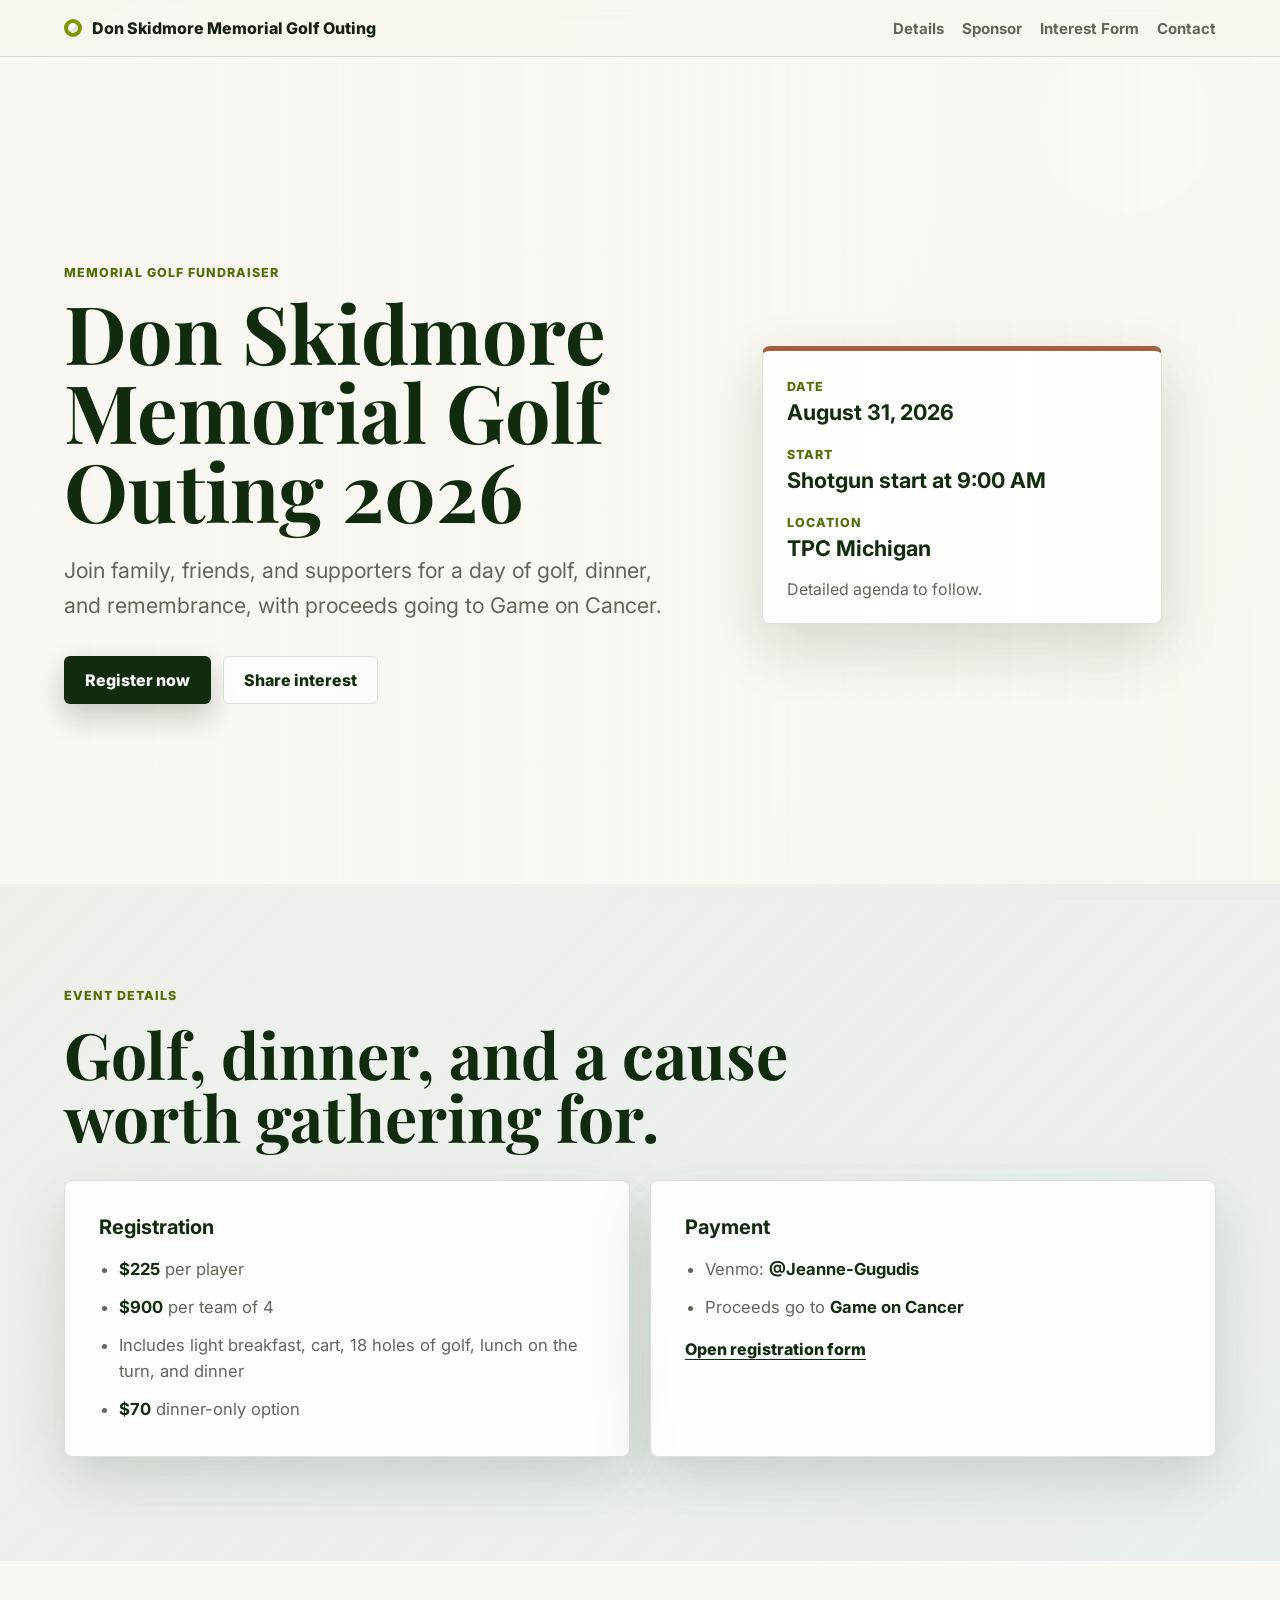
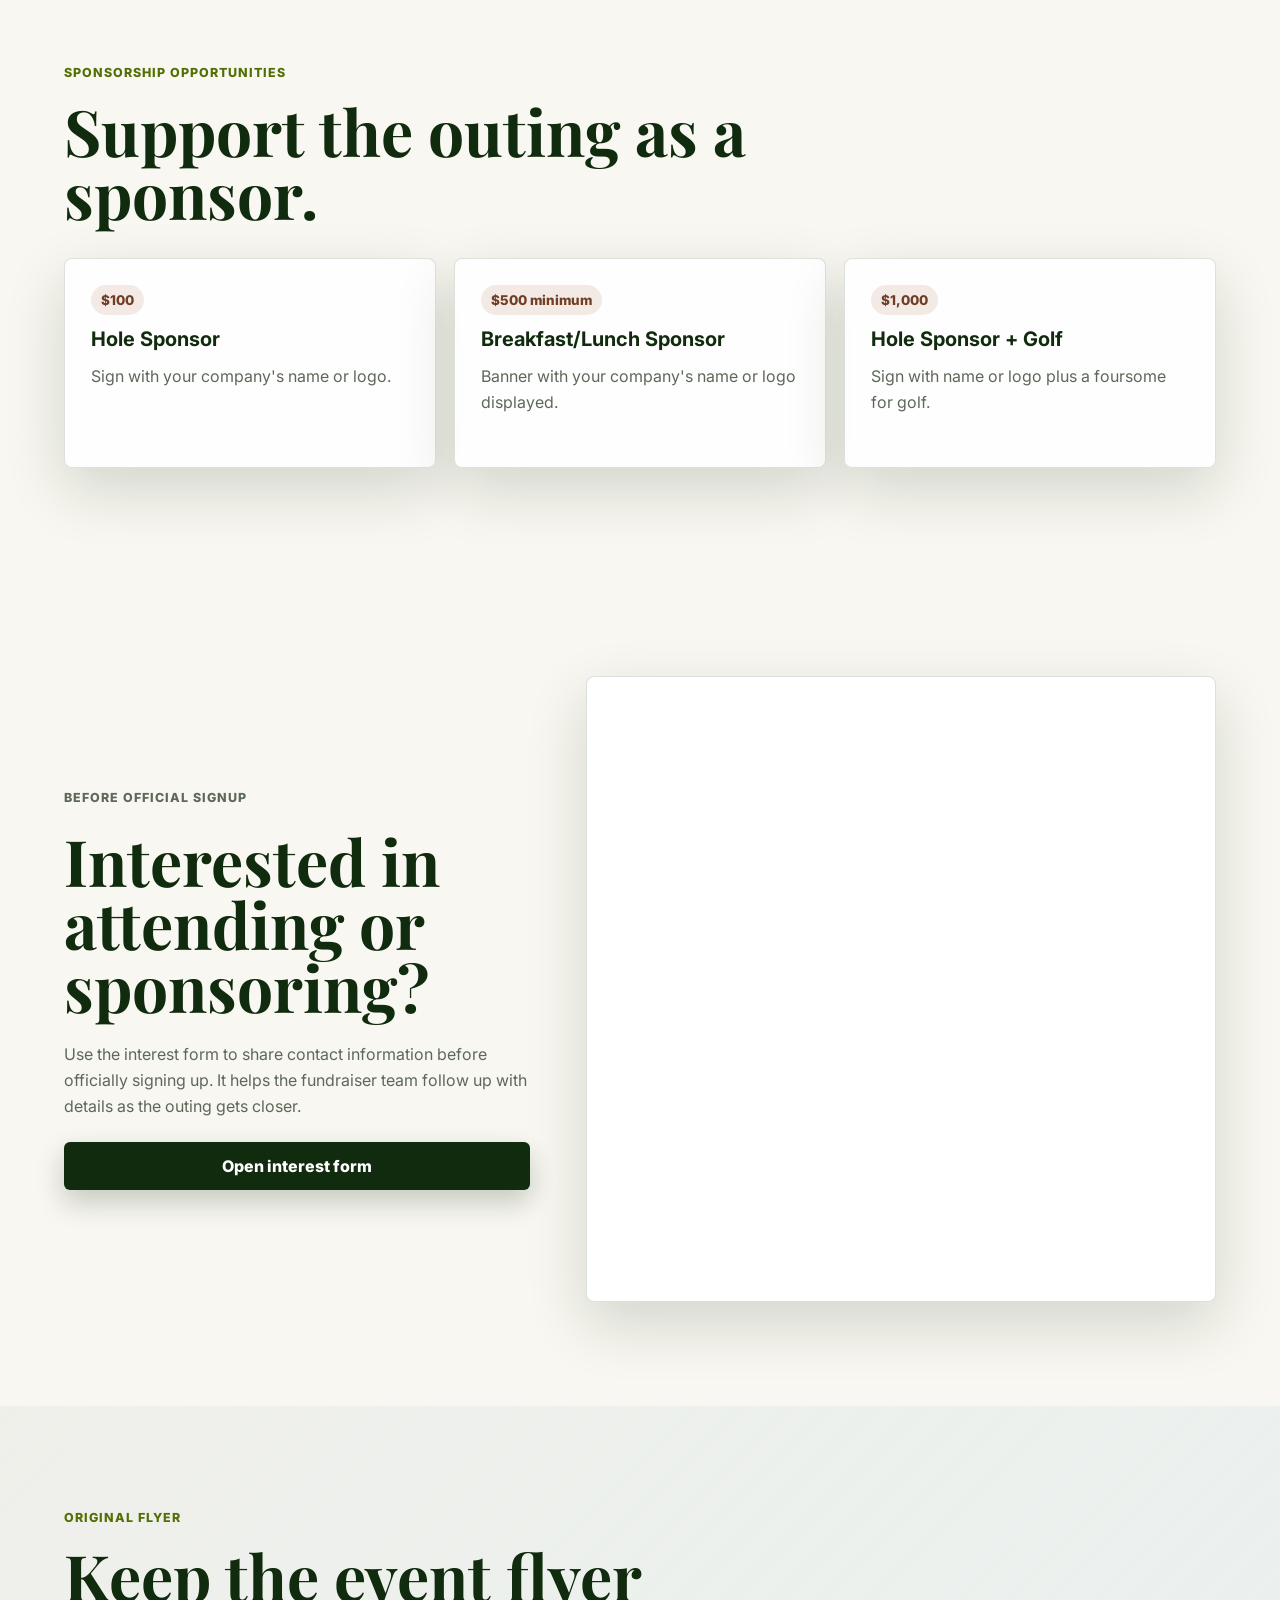
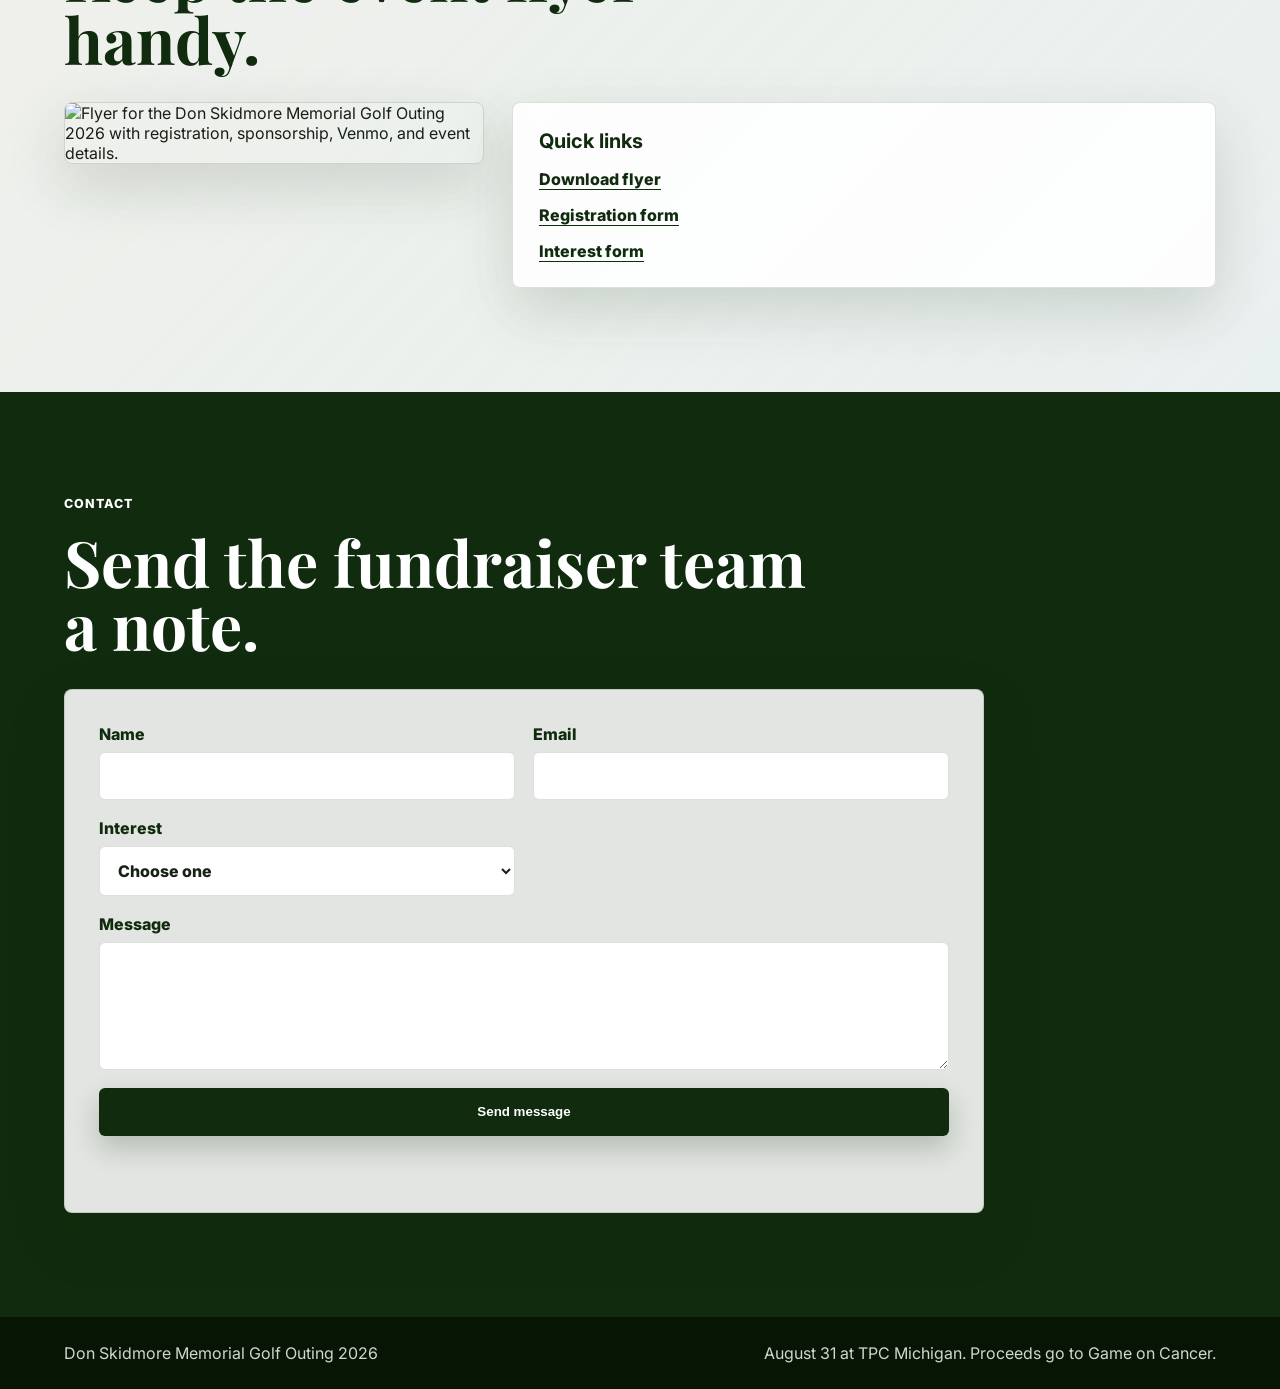
==== index.html @ f7a53f34 "website v1.0 added" ====
<!DOCTYPE html>
<html lang="en">
<head>
  <meta charset="UTF-8">
  <meta name="viewport" content="width=device-width, initial-scale=1.0">
  <title>Don Skidmore Memorial Golf Outing 2026</title>
  <meta name="description" content="Don Skidmore Memorial Golf Outing 2026 at TPC Michigan on August 31. Registration, sponsorships, dinner options, and interest form.">
  <link rel="preconnect" href="https://fonts.googleapis.com">
  <link rel="preconnect" href="https://fonts.gstatic.com" crossorigin>
  <link href="https://fonts.googleapis.com/css2?family=Inter:wght@400;500;600;700;800&family=Playfair+Display:wght@600;700&display=swap" rel="stylesheet">
  <link rel="stylesheet" href="styles.css">
</head>
<body>
  <header class="site-header">
    <a class="brand" href="#top" aria-label="Don Skidmore Memorial Golf Outing home">
      <span class="brand-mark" aria-hidden="true"></span>
      <span>Don Skidmore Memorial Golf Outing</span>
    </a>
    <nav class="site-nav" aria-label="Main navigation">
      <a href="#details">Details</a>
      <a href="#sponsor">Sponsor</a>
      <a href="#interest">Interest Form</a>
      <a href="#contact">Contact</a>
    </nav>
  </header>

  <main id="top">
    <section class="hero">
      <div class="hero-content">
        <p class="eyebrow">Memorial golf fundraiser</p>
        <h1>Don Skidmore Memorial Golf Outing 2026</h1>
        <p class="hero-copy">
          Join family, friends, and supporters for a day of golf, dinner, and remembrance, with proceeds going to Game on Cancer.
        </p>
        <div class="hero-actions" aria-label="Primary actions">
          <a class="button button-primary" href="https://forms.gle/iYVNZuiYm4oVigbL8" target="_blank" rel="noopener">Register now</a>
          <a class="button button-secondary" href="#interest">Share interest</a>
        </div>
      </div>
      <aside class="event-card" aria-label="Event summary">
        <div>
          <span class="event-label">Date</span>
          <strong>August 31, 2026</strong>
        </div>
        <div>
          <span class="event-label">Start</span>
          <strong>Shotgun start at 9:00 AM</strong>
        </div>
        <div>
          <span class="event-label">Location</span>
          <strong>TPC Michigan</strong>
        </div>
        <p>Detailed agenda to follow.</p>
      </aside>
    </section>

    <section class="section section-muted" id="details">
      <div class="section-heading">
        <p class="eyebrow">Event details</p>
        <h2>Golf, dinner, and a cause worth gathering for.</h2>
      </div>
      <div class="details-grid">
        <article class="info-panel">
          <h3>Registration</h3>
          <ul class="feature-list">
            <li><strong>$225</strong> per player</li>
            <li><strong>$900</strong> per team of 4</li>
            <li>Includes light breakfast, cart, 18 holes of golf, lunch on the turn, and dinner</li>
            <li><strong>$70</strong> dinner-only option</li>
          </ul>
        </article>
        <article class="info-panel">
          <h3>Payment</h3>
          <ul class="feature-list">
            <li>Venmo: <strong>@Jeanne-Gugudis</strong></li>
            <li>Proceeds go to <strong>Game on Cancer</strong></li>
          </ul>
          <a class="text-link" href="https://forms.gle/iYVNZuiYm4oVigbL8" target="_blank" rel="noopener">Open registration form</a>
        </article>
      </div>
    </section>

    <section class="section" id="sponsor">
      <div class="section-heading">
        <p class="eyebrow">Sponsorship opportunities</p>
        <h2>Support the outing as a sponsor.</h2>
      </div>
      <div class="sponsor-grid">
        <article class="sponsor-card">
          <span class="sponsor-price">$100</span>
          <h3>Hole Sponsor</h3>
          <p>Sign with your company's name or logo.</p>
        </article>
        <article class="sponsor-card">
          <span class="sponsor-price">$500 minimum</span>
          <h3>Breakfast/Lunch Sponsor</h3>
          <p>Banner with your company's name or logo displayed.</p>
        </article>
        <article class="sponsor-card">
          <span class="sponsor-price">$1,000</span>
          <h3>Hole Sponsor + Golf</h3>
          <p>Sign with name or logo plus a foursome for golf.</p>
        </article>
      </div>
    </section>

    <section class="section section-split" id="interest">
      <div class="interest-copy">
        <p class="eyebrow">Before official signup</p>
        <h2>Interested in attending or sponsoring?</h2>
        <p>
          Use the interest form to share contact information before officially signing up. It helps the fundraiser team follow up with details as the outing gets closer.
        </p>
        <a class="button button-primary" href="https://docs.google.com/forms/d/e/1FAIpQLSccVm4FfWT28nw3h-6kPOXrn7FxFn-EODT8Z2TMmPt2udVYOaw/viewform" target="_blank" rel="noopener">Open interest form</a>
      </div>
      <div class="form-frame" aria-label="Interest form preview">
        <iframe
          title="Don Skidmore Memorial Golf Outing interest form"
          src="https://docs.google.com/forms/d/e/1FAIpQLSccVm4FfWT28nw3h-6kPOXrn7FxFn-EODT8Z2TMmPt2udVYOaw/viewform?embedded=true"
          loading="lazy">
          Loading...
        </iframe>
      </div>
    </section>

    <section class="section section-muted flyer-section" aria-labelledby="flyer-heading">
      <div class="section-heading">
        <p class="eyebrow">Original flyer</p>
        <h2 id="flyer-heading">Keep the event flyer handy.</h2>
      </div>
      <div class="flyer-layout">
        <img src="assets/fundraiserFlyer.png" alt="Flyer for the Don Skidmore Memorial Golf Outing 2026 with registration, sponsorship, Venmo, and event details.">
        <div class="flyer-notes">
          <h3>Quick links</h3>
          <a class="text-link" href="assets/fundraiserFlyer.png" download>Download flyer</a>
          <a class="text-link" href="https://forms.gle/iYVNZuiYm4oVigbL8" target="_blank" rel="noopener">Registration form</a>
          <a class="text-link" href="https://docs.google.com/forms/d/e/1FAIpQLSccVm4FfWT28nw3h-6kPOXrn7FxFn-EODT8Z2TMmPt2udVYOaw/viewform" target="_blank" rel="noopener">Interest form</a>
        </div>
      </div>
    </section>

    <section class="section contact-section" id="contact">
      <div class="section-heading">
        <p class="eyebrow">Contact</p>
        <h2>Send the fundraiser team a note.</h2>
      </div>
      <form class="contact-form" id="contactForm">
        <label>
          Name
          <input type="text" name="name" autocomplete="name" required>
        </label>
        <label>
          Email
          <input type="email" name="email" autocomplete="email" required>
        </label>
        <label>
          Interest
          <select name="interest" required>
            <option value="">Choose one</option>
            <option>Golf registration</option>
            <option>Dinner only</option>
            <option>Sponsorship</option>
            <option>General question</option>
          </select>
        </label>
        <label class="full-width">
          Message
          <textarea name="message" rows="5" required></textarea>
        </label>
        <button class="button button-primary" type="submit">Send message</button>
        <p class="form-status" id="formStatus" role="status" aria-live="polite"></p>
      </form>
    </section>
  </main>

  <footer class="site-footer">
    <p>Don Skidmore Memorial Golf Outing 2026</p>
    <p>August 31 at TPC Michigan. Proceeds go to Game on Cancer.</p>
  </footer>

  <script src="script.js"></script>
</body>
</html>
---- styles.css ----
:root {
  --pine: #102b0d;
  --fairway: #526f05;
  --moss: #829400;
  --copper: #a45f3d;
  --blue-mist: #e1ecef;
  --cream: #f8f7f1;
  --mist: #eceee8;
  --ink: #172015;
  --muted: #5d6859;
  --white: #ffffff;
  --line: rgba(16, 43, 13, 0.14);
  --shadow: 0 22px 60px rgba(16, 43, 13, 0.16);
}

* {
  box-sizing: border-box;
}

html {
  scroll-behavior: smooth;
}

body {
  margin: 0;
  color: var(--ink);
  font-family: Inter, Arial, sans-serif;
  background: var(--cream);
}

body::before {
  position: fixed;
  inset: 0;
  z-index: -1;
  content: "";
  background:
    radial-gradient(circle at 12% 8%, rgba(255, 255, 255, 0.9) 0 70px, transparent 72px),
    radial-gradient(circle at 88% 14%, rgba(255, 255, 255, 0.8) 0 86px, transparent 88px),
    linear-gradient(120deg, rgba(130, 148, 0, 0.08), transparent 38%),
    linear-gradient(300deg, rgba(164, 95, 61, 0.08), transparent 42%),
    var(--cream);
}

a {
  color: inherit;
}

img {
  display: block;
  max-width: 100%;
}

.site-header {
  position: sticky;
  top: 0;
  z-index: 20;
  display: flex;
  align-items: center;
  justify-content: space-between;
  gap: 24px;
  padding: 18px clamp(18px, 5vw, 70px);
  border-bottom: 1px solid var(--line);
  background: rgba(248, 247, 241, 0.88);
  backdrop-filter: blur(16px);
}

.brand {
  display: inline-flex;
  align-items: center;
  gap: 10px;
  font-weight: 800;
  text-decoration: none;
}

.brand-mark {
  width: 18px;
  height: 18px;
  border: 4px solid var(--moss);
  border-radius: 50%;
  background: var(--white);
  box-shadow: inset -3px -3px 0 rgba(16, 43, 13, 0.12);
}

.site-nav {
  display: flex;
  flex-wrap: wrap;
  justify-content: flex-end;
  gap: 8px 18px;
  color: var(--muted);
  font-size: 0.94rem;
  font-weight: 700;
}

.site-nav a {
  text-decoration: none;
}

.site-nav a:hover,
.site-nav a:focus-visible,
.text-link:hover,
.text-link:focus-visible {
  color: var(--fairway);
}

.hero {
  display: grid;
  grid-template-columns: minmax(0, 0.92fr) minmax(280px, 400px);
  align-items: center;
  gap: clamp(28px, 6vw, 72px);
  min-height: calc(100vh - 73px);
  padding: clamp(54px, 9vw, 110px) clamp(18px, 5vw, 70px) clamp(44px, 7vw, 82px);
  background:
    linear-gradient(90deg, rgba(248, 247, 241, 1) 0%, rgba(248, 247, 241, 0.96) 48%, rgba(248, 247, 241, 0.82) 100%),
    url("assets/fundraiserFlyer.png") right 40% / min(43vw, 640px) auto no-repeat;
}

.hero-content {
  max-width: 760px;
}

.eyebrow {
  margin: 0 0 12px;
  color: var(--fairway);
  font-size: 0.78rem;
  font-weight: 800;
  letter-spacing: 0.08em;
  text-transform: uppercase;
}

h1,
h2,
h3,
p {
  overflow-wrap: anywhere;
}

h1,
h2 {
  margin: 0;
  font-family: "Playfair Display", Georgia, serif;
  line-height: 0.98;
}

h1 {
  max-width: 680px;
  color: var(--pine);
  font-size: clamp(3.1rem, 6.3vw, 5.9rem);
}

h2 {
  max-width: 780px;
  color: var(--pine);
  font-size: clamp(2.2rem, 5vw, 4.5rem);
}

h3 {
  margin: 0;
  color: var(--pine);
  font-size: 1.25rem;
}

.hero-copy {
  max-width: 650px;
  margin: 24px 0 0;
  color: var(--muted);
  font-size: clamp(1.06rem, 2vw, 1.35rem);
  line-height: 1.6;
}

.hero-actions {
  display: flex;
  flex-wrap: wrap;
  gap: 12px;
  margin-top: 34px;
}

.button {
  display: inline-flex;
  align-items: center;
  justify-content: center;
  min-height: 48px;
  padding: 13px 20px;
  border: 1px solid transparent;
  border-radius: 6px;
  font-weight: 800;
  text-decoration: none;
  cursor: pointer;
  transition: transform 180ms ease, box-shadow 180ms ease, background 180ms ease;
}

.button:hover,
.button:focus-visible {
  transform: translateY(-1px);
}

.button-primary {
  color: var(--white);
  background: var(--pine);
  box-shadow: 0 12px 28px rgba(16, 43, 13, 0.22);
}

.button-primary:hover,
.button-primary:focus-visible {
  background: #1b3b15;
}

.button-secondary {
  color: var(--pine);
  border-color: var(--line);
  background: rgba(255, 255, 255, 0.72);
}

.event-card,
.info-panel,
.sponsor-card,
.flyer-notes,
.contact-form {
  border: 1px solid var(--line);
  border-radius: 8px;
  background: rgba(255, 255, 255, 0.88);
  box-shadow: var(--shadow);
}

.event-card {
  display: grid;
  gap: 18px;
  padding: 24px;
  border-top: 5px solid var(--copper);
}

.event-card strong {
  display: block;
  margin-top: 4px;
  color: var(--pine);
  font-size: 1.35rem;
}

.event-card p {
  margin: 0;
  color: var(--muted);
}

.event-label {
  color: var(--fairway);
  font-size: 0.78rem;
  font-weight: 800;
  letter-spacing: 0.08em;
  text-transform: uppercase;
}

.section {
  padding: clamp(56px, 9vw, 104px) clamp(18px, 5vw, 70px);
}

.section-muted {
  background: linear-gradient(135deg, rgba(236, 238, 232, 0.78), rgba(225, 236, 239, 0.62));
}

.section-heading {
  display: grid;
  gap: 8px;
  margin-bottom: 32px;
}

.details-grid {
  display: grid;
  grid-template-columns: repeat(2, minmax(0, 1fr));
  gap: 20px;
}

.info-panel {
  display: grid;
  align-content: start;
  gap: 18px;
  padding: clamp(22px, 4vw, 34px);
}

.feature-list {
  display: grid;
  gap: 12px;
  margin: 0;
  padding-left: 20px;
  color: var(--muted);
  font-size: 1.04rem;
  line-height: 1.55;
}

.feature-list strong {
  color: var(--pine);
}

.text-link {
  color: var(--pine);
  font-weight: 800;
  text-underline-offset: 4px;
}

.sponsor-grid {
  display: grid;
  grid-template-columns: repeat(3, minmax(0, 1fr));
  gap: 18px;
}

.sponsor-card {
  display: grid;
  align-content: start;
  gap: 12px;
  min-height: 210px;
  padding: 26px;
}

.sponsor-price {
  width: fit-content;
  padding: 7px 10px;
  border-radius: 999px;
  color: #703d25;
  background: rgba(164, 95, 61, 0.13);
  font-size: 0.84rem;
  font-weight: 800;
}

.sponsor-card p,
.interest-copy p,
.flyer-notes p {
  margin: 0;
  color: var(--muted);
  line-height: 1.65;
}

.section-split {
  display: grid;
  grid-template-columns: minmax(280px, 0.85fr) minmax(320px, 1.15fr);
  gap: clamp(24px, 5vw, 56px);
  align-items: center;
}

.interest-copy {
  display: grid;
  gap: 22px;
}

.form-frame {
  min-height: 620px;
  overflow: hidden;
  border: 1px solid var(--line);
  border-radius: 8px;
  background: var(--white);
  box-shadow: var(--shadow);
}

.form-frame iframe {
  width: 100%;
  height: 620px;
  border: 0;
}

.flyer-layout {
  display: grid;
  grid-template-columns: minmax(240px, 420px) minmax(260px, 1fr);
  gap: 28px;
  align-items: start;
}

.flyer-layout img {
  width: 100%;
  border: 1px solid var(--line);
  border-radius: 8px;
  box-shadow: var(--shadow);
}

.flyer-notes {
  display: grid;
  gap: 16px;
  padding: 26px;
}

.flyer-notes .text-link {
  display: block;
}

.contact-section {
  background: var(--pine);
  color: var(--white);
}

.contact-section .eyebrow,
.contact-section h2 {
  color: var(--white);
}

.contact-form {
  display: grid;
  grid-template-columns: repeat(2, minmax(0, 1fr));
  gap: 18px;
  max-width: 920px;
  padding: clamp(20px, 4vw, 34px);
}

.contact-form label {
  display: grid;
  gap: 8px;
  color: var(--pine);
  font-weight: 800;
}

.contact-form input,
.contact-form select,
.contact-form textarea {
  width: 100%;
  border: 1px solid var(--line);
  border-radius: 6px;
  padding: 13px 14px;
  color: var(--ink);
  font: inherit;
  background: var(--white);
}

.contact-form textarea {
  resize: vertical;
}

.full-width,
.contact-form button,
.form-status {
  grid-column: 1 / -1;
}

.form-status {
  min-height: 24px;
  margin: 0;
  color: var(--muted);
  line-height: 1.5;
}

.site-footer {
  display: flex;
  flex-wrap: wrap;
  justify-content: space-between;
  gap: 12px;
  padding: 26px clamp(18px, 5vw, 70px);
  color: rgba(255, 255, 255, 0.82);
  background: #071604;
}

.site-footer p {
  margin: 0;
}

@media (max-width: 900px) {
  .site-header {
    align-items: flex-start;
    flex-direction: column;
  }

  .site-nav {
    justify-content: flex-start;
  }

  .hero,
  .details-grid,
  .sponsor-grid,
  .section-split,
  .flyer-layout {
    grid-template-columns: 1fr;
  }

  .hero {
    min-height: auto;
    background:
      linear-gradient(180deg, rgba(248, 247, 241, 0.97), rgba(248, 247, 241, 0.82)),
      url("assets/fundraiserFlyer.png") center top / 100% auto no-repeat;
  }

  .sponsor-card {
    min-height: auto;
  }
}

@media (max-width: 620px) {
  .brand {
    align-items: flex-start;
  }

  h1 {
    font-size: clamp(2.35rem, 11vw, 2.9rem);
  }

  h2 {
    font-size: clamp(1.65rem, 7.2vw, 2.05rem);
    line-height: 1.05;
  }

  .contact-form {
    grid-template-columns: 1fr;
  }

  .form-frame,
  .form-frame iframe {
    min-height: 560px;
    height: 560px;
  }
}
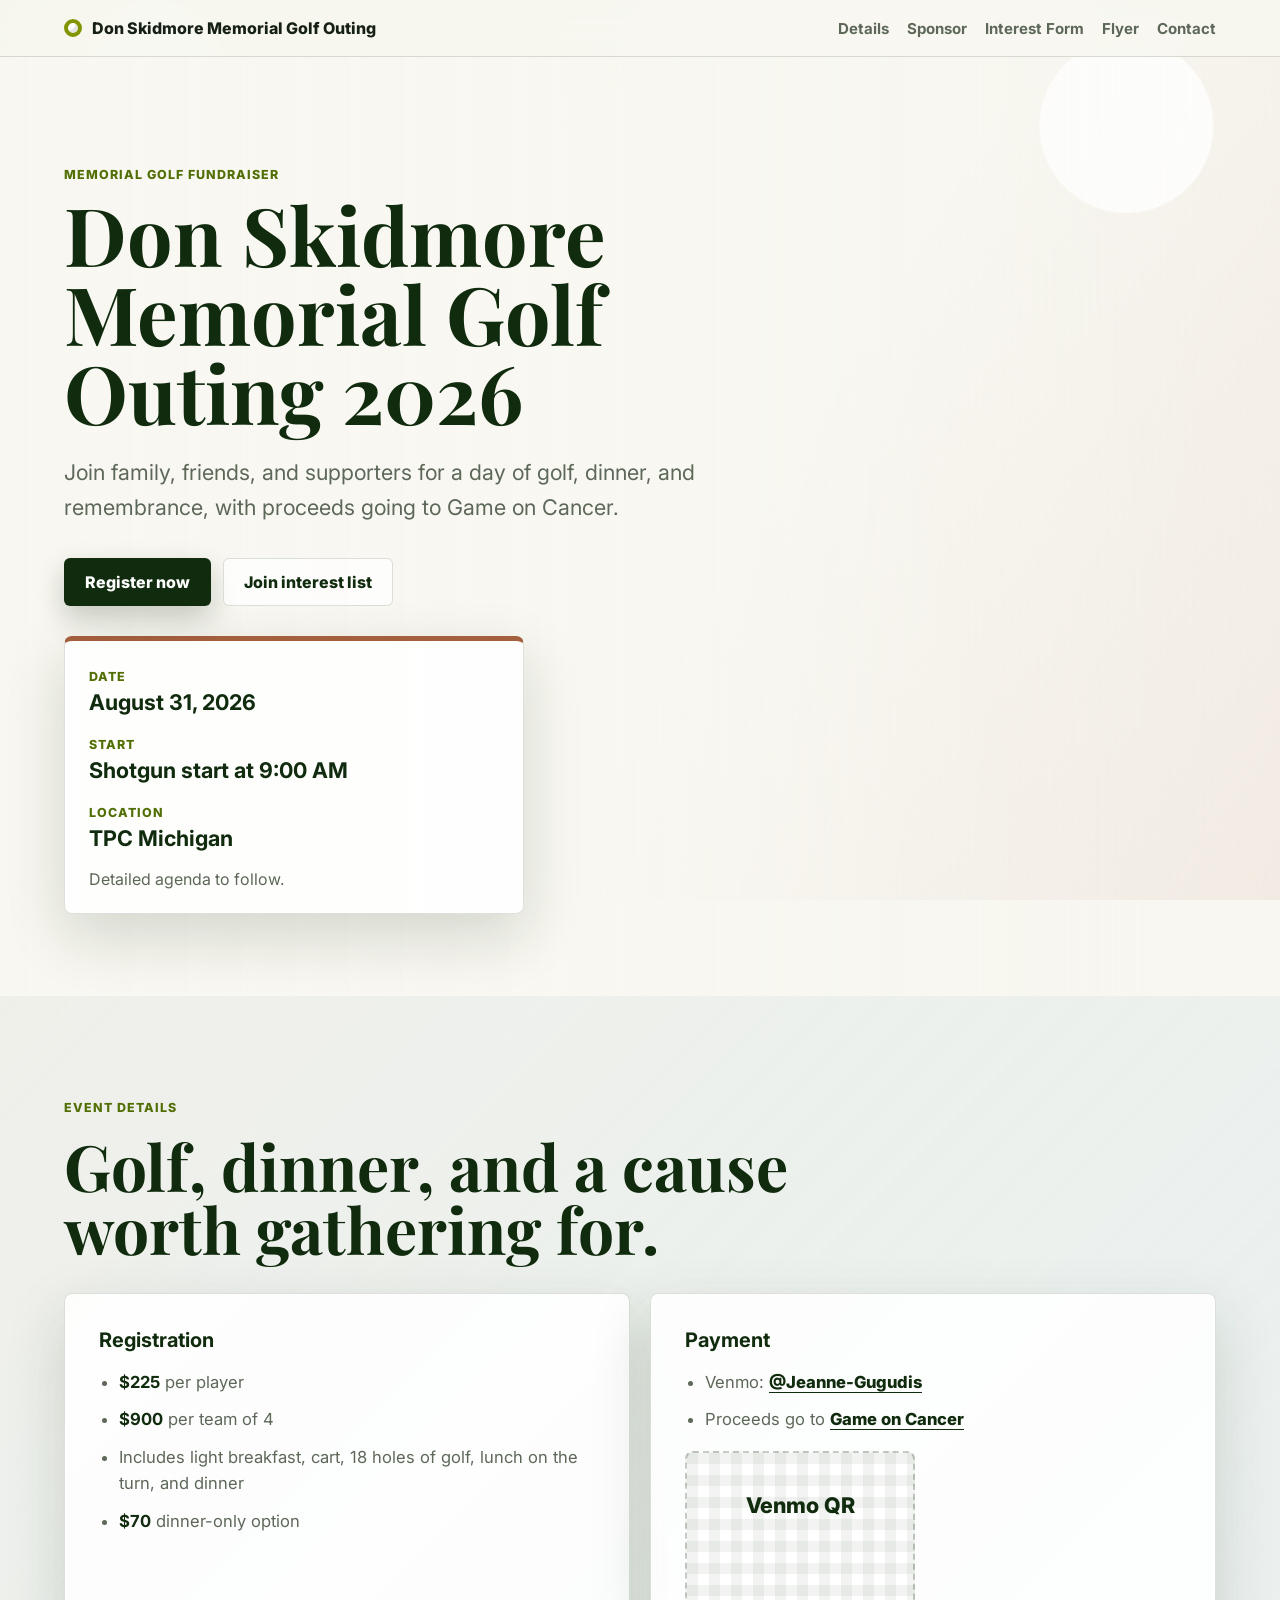
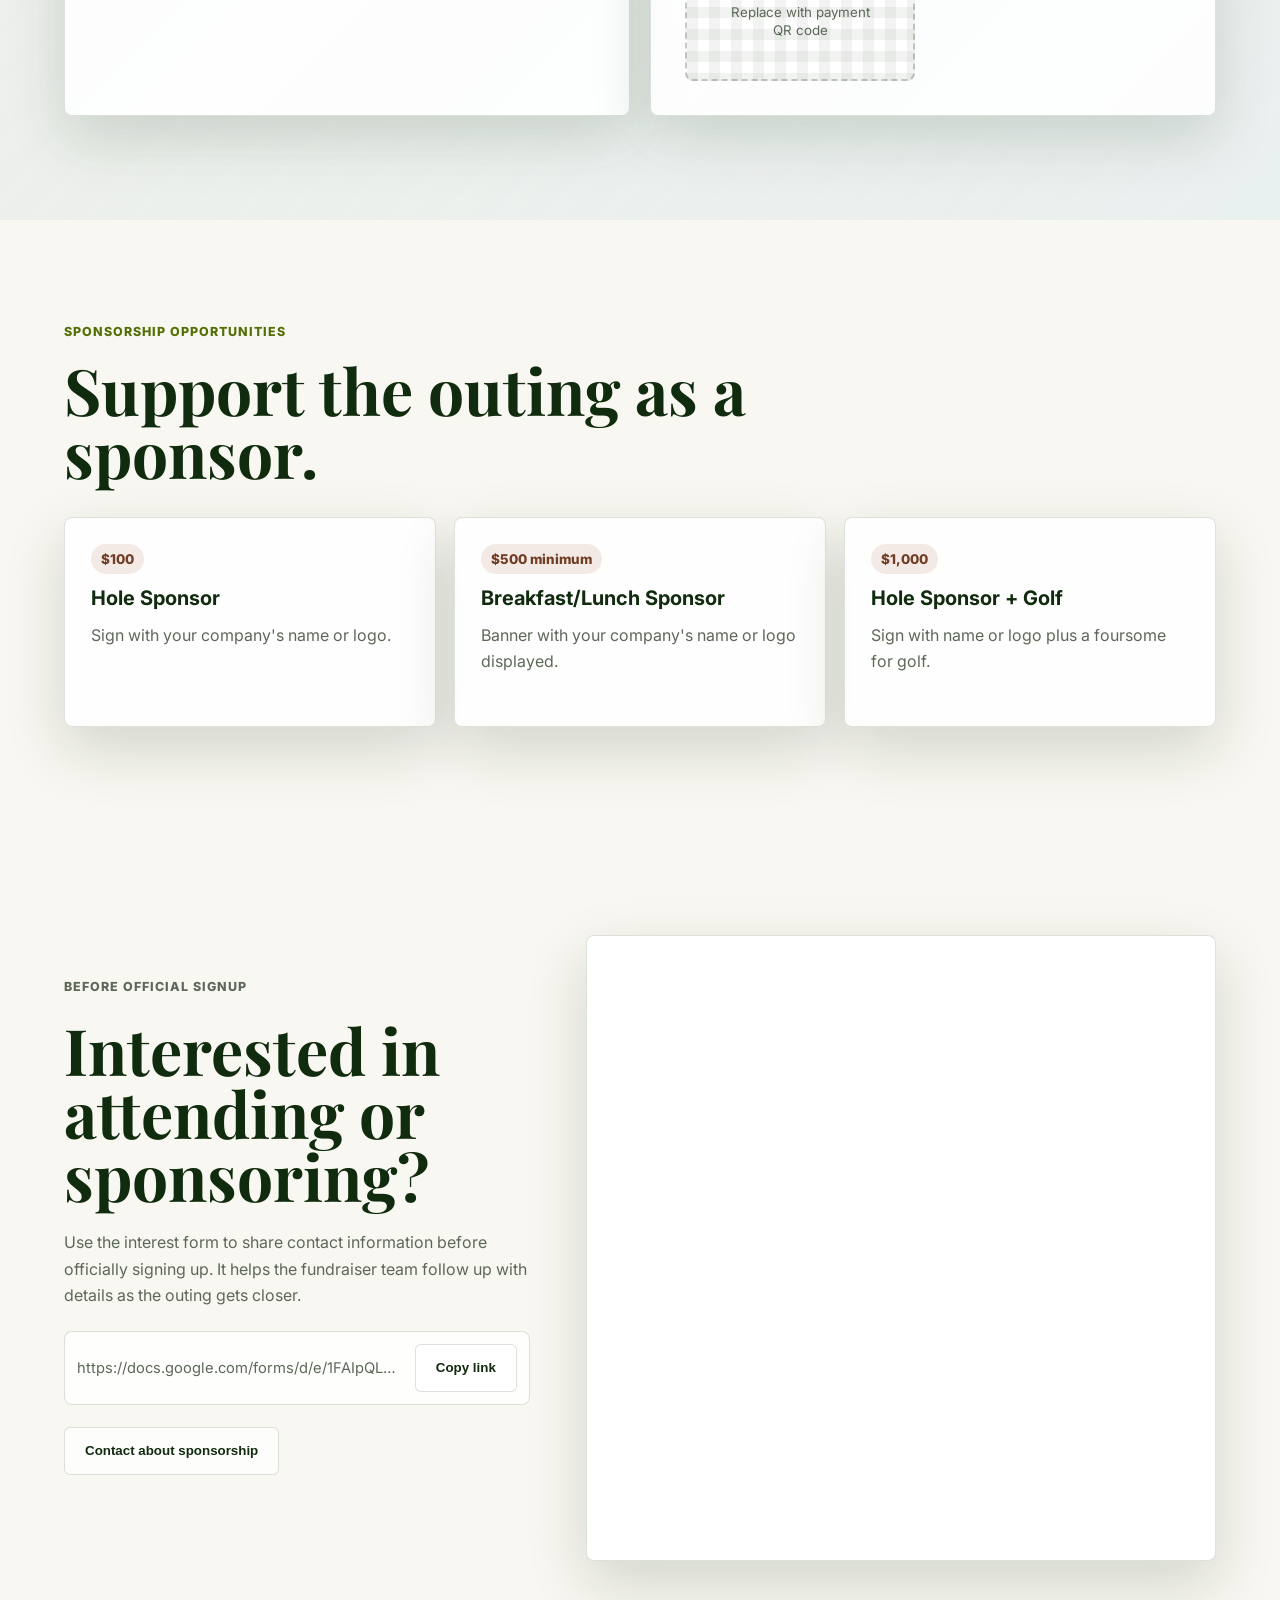
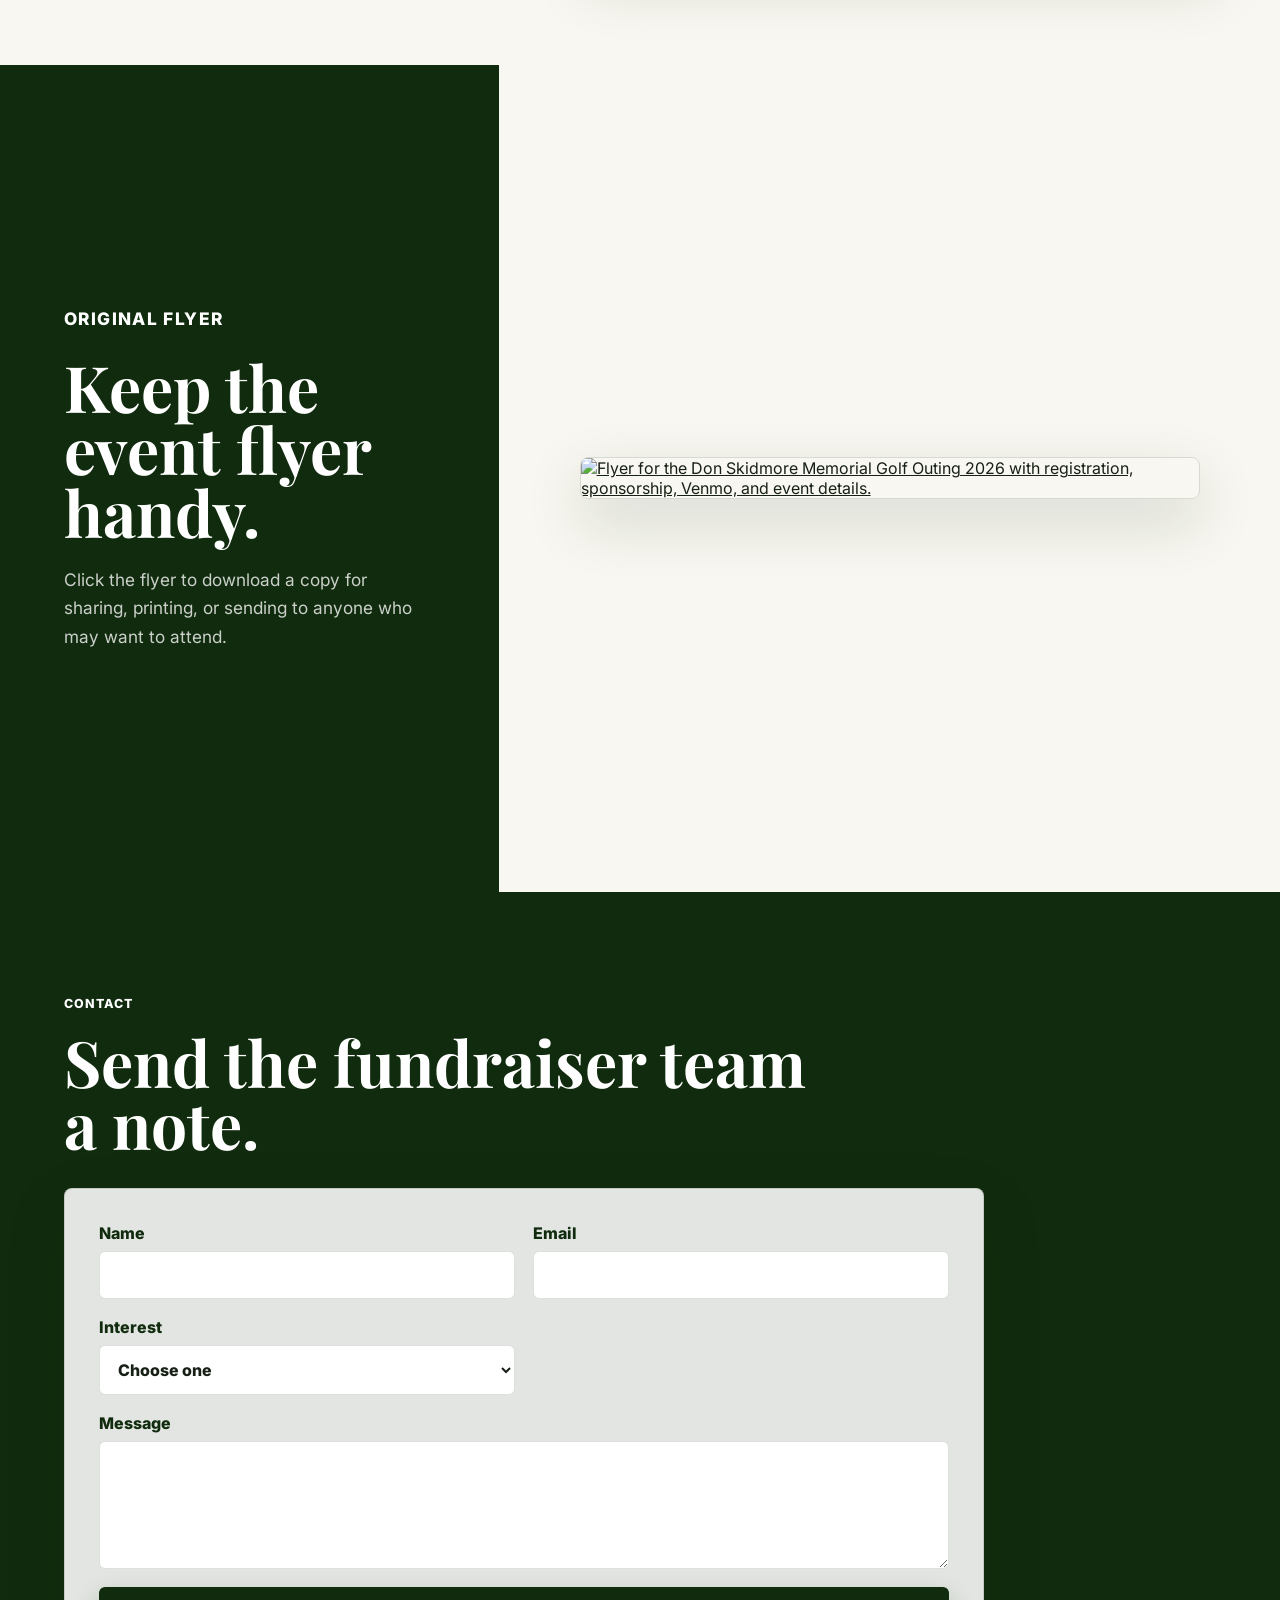
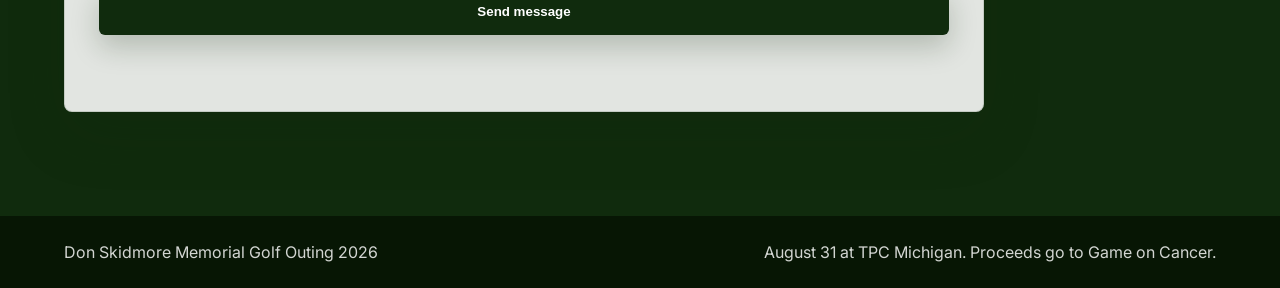
==== commit a84b1a27: "website v2.0" ====
--- a/index.html
+++ b/index.html
@@ -20,6 +20,7 @@
       <a href="#details">Details</a>
       <a href="#sponsor">Sponsor</a>
       <a href="#interest">Interest Form</a>
+      <a href="#flyer">Flyer</a>
       <a href="#contact">Contact</a>
     </nav>
   </header>
@@ -33,25 +34,25 @@
           Join family, friends, and supporters for a day of golf, dinner, and remembrance, with proceeds going to Game on Cancer.
         </p>
         <div class="hero-actions" aria-label="Primary actions">
-          <a class="button button-primary" href="https://forms.gle/iYVNZuiYm4oVigbL8" target="_blank" rel="noopener">Register now</a>
-          <a class="button button-secondary" href="#interest">Share interest</a>
+          <a class="button button-primary js-open-window" href="https://example.com/official-registration-form" target="_blank" rel="noopener" data-placeholder="true">Register now</a>
+          <a class="button button-secondary js-open-window" href="https://docs.google.com/forms/d/e/1FAIpQLSccVm4FfWT28nw3h-6kPOXrn7FxFn-EODT8Z2TMmPt2udVYOaw/viewform" target="_blank" rel="noopener">Join interest list</a>
         </div>
+        <aside class="event-card" aria-label="Event summary">
+          <div>
+            <span class="event-label">Date</span>
+            <strong>August 31, 2026</strong>
+          </div>
+          <div>
+            <span class="event-label">Start</span>
+            <strong>Shotgun start at 9:00 AM</strong>
+          </div>
+          <div>
+            <span class="event-label">Location</span>
+            <strong>TPC Michigan</strong>
+          </div>
+          <p>Detailed agenda to follow.</p>
+        </aside>
       </div>
-      <aside class="event-card" aria-label="Event summary">
-        <div>
-          <span class="event-label">Date</span>
-          <strong>August 31, 2026</strong>
-        </div>
-        <div>
-          <span class="event-label">Start</span>
-          <strong>Shotgun start at 9:00 AM</strong>
-        </div>
-        <div>
-          <span class="event-label">Location</span>
-          <strong>TPC Michigan</strong>
-        </div>
-        <p>Detailed agenda to follow.</p>
-      </aside>
     </section>
 
     <section class="section section-muted" id="details">
@@ -72,10 +73,13 @@
         <article class="info-panel">
           <h3>Payment</h3>
           <ul class="feature-list">
-            <li>Venmo: <strong>@Jeanne-Gugudis</strong></li>
-            <li>Proceeds go to <strong>Game on Cancer</strong></li>
+            <li>Venmo: <a class="text-link" href="https://venmo.com/u/Jeanne-Gugudis" target="_blank" rel="noopener">@Jeanne-Gugudis</a></li>
+            <li>Proceeds go to <a class="text-link" href="https://gameoncancer.com/" target="_blank" rel="noopener">Game on Cancer</a></li>
           </ul>
-          <a class="text-link" href="https://forms.gle/iYVNZuiYm4oVigbL8" target="_blank" rel="noopener">Open registration form</a>
+          <div class="qr-placeholder" aria-label="Venmo QR code placeholder">
+            <span>Venmo QR</span>
+            <small>Replace with payment QR code</small>
+          </div>
         </article>
       </div>
     </section>
@@ -111,7 +115,14 @@
         <p>
           Use the interest form to share contact information before officially signing up. It helps the fundraiser team follow up with details as the outing gets closer.
         </p>
-        <a class="button button-primary" href="https://docs.google.com/forms/d/e/1FAIpQLSccVm4FfWT28nw3h-6kPOXrn7FxFn-EODT8Z2TMmPt2udVYOaw/viewform" target="_blank" rel="noopener">Open interest form</a>
+        <div class="copy-link-panel">
+          <span id="interestFormLink">https://docs.google.com/forms/d/e/1FAIpQLSccVm4FfWT28nw3h-6kPOXrn7FxFn-EODT8Z2TMmPt2udVYOaw/viewform</span>
+          <button class="button button-secondary" type="button" id="copyInterestLink">Copy link</button>
+        </div>
+        <div class="interest-actions">
+          <button class="button button-secondary" type="button" id="sponsorContactButton">Contact about sponsorship</button>
+        </div>
+        <p class="copy-status" id="copyStatus" role="status" aria-live="polite"></p>
       </div>
       <div class="form-frame" aria-label="Interest form preview">
         <iframe
@@ -123,19 +134,16 @@
       </div>
     </section>
 
-    <section class="section section-muted flyer-section" aria-labelledby="flyer-heading">
-      <div class="section-heading">
-        <p class="eyebrow">Original flyer</p>
-        <h2 id="flyer-heading">Keep the event flyer handy.</h2>
-      </div>
+    <section class="flyer-section" id="flyer" aria-labelledby="flyer-heading">
       <div class="flyer-layout">
-        <img src="assets/fundraiserFlyer.png" alt="Flyer for the Don Skidmore Memorial Golf Outing 2026 with registration, sponsorship, Venmo, and event details.">
-        <div class="flyer-notes">
-          <h3>Quick links</h3>
-          <a class="text-link" href="assets/fundraiserFlyer.png" download>Download flyer</a>
-          <a class="text-link" href="https://forms.gle/iYVNZuiYm4oVigbL8" target="_blank" rel="noopener">Registration form</a>
-          <a class="text-link" href="https://docs.google.com/forms/d/e/1FAIpQLSccVm4FfWT28nw3h-6kPOXrn7FxFn-EODT8Z2TMmPt2udVYOaw/viewform" target="_blank" rel="noopener">Interest form</a>
+        <div class="flyer-copy">
+          <p class="eyebrow">Original flyer</p>
+          <h2 id="flyer-heading">Keep the event flyer handy.</h2>
+          <p>Click the flyer to download a copy for sharing, printing, or sending to anyone who may want to attend.</p>
         </div>
+        <a class="flyer-download" href="assets/fundraiserFlyer.png" download aria-label="Download the Don Skidmore Memorial Golf Outing flyer">
+          <img src="assets/fundraiserFlyer.png" alt="Flyer for the Don Skidmore Memorial Golf Outing 2026 with registration, sponsorship, Venmo, and event details.">
+        </a>
       </div>
     </section>
 
--- a/styles.css
+++ b/styles.css
@@ -103,19 +103,15 @@
 }
 
 .hero {
-  display: grid;
-  grid-template-columns: minmax(0, 0.92fr) minmax(280px, 400px);
-  align-items: center;
-  gap: clamp(28px, 6vw, 72px);
   min-height: calc(100vh - 73px);
   padding: clamp(54px, 9vw, 110px) clamp(18px, 5vw, 70px) clamp(44px, 7vw, 82px);
   background:
-    linear-gradient(90deg, rgba(248, 247, 241, 1) 0%, rgba(248, 247, 241, 0.96) 48%, rgba(248, 247, 241, 0.82) 100%),
-    url("assets/fundraiserFlyer.png") right 40% / min(43vw, 640px) auto no-repeat;
+    linear-gradient(90deg, rgba(248, 247, 241, 1) 0%, rgba(248, 247, 241, 0.96) 42%, rgba(248, 247, 241, 0.16) 72%, rgba(248, 247, 241, 0) 100%),
+    url("assets/fundraiserFlyer.png") right center / min(49vw, 720px) auto no-repeat;
 }
 
 .hero-content {
-  max-width: 760px;
+  max-width: 700px;
 }
 
 .eyebrow {
@@ -213,7 +209,6 @@
 .event-card,
 .info-panel,
 .sponsor-card,
-.flyer-notes,
 .contact-form {
   border: 1px solid var(--line);
   border-radius: 8px;
@@ -224,6 +219,8 @@
 .event-card {
   display: grid;
   gap: 18px;
+  max-width: 460px;
+  margin-top: 30px;
   padding: 24px;
   border-top: 5px solid var(--copper);
 }
@@ -287,6 +284,10 @@
 
 .feature-list strong {
   color: var(--pine);
+}
+
+.feature-list a {
+  display: inline;
 }
 
 .text-link {
@@ -321,7 +322,7 @@
 
 .sponsor-card p,
 .interest-copy p,
-.flyer-notes p {
+.flyer-copy p {
   margin: 0;
   color: var(--muted);
   line-height: 1.65;
@@ -337,6 +338,66 @@
 .interest-copy {
   display: grid;
   gap: 22px;
+}
+
+.copy-link-panel {
+  display: grid;
+  grid-template-columns: minmax(0, 1fr) auto;
+  gap: 10px;
+  align-items: center;
+  padding: 12px;
+  border: 1px solid var(--line);
+  border-radius: 8px;
+  background: rgba(255, 255, 255, 0.82);
+}
+
+.copy-link-panel span {
+  min-width: 0;
+  overflow: hidden;
+  color: var(--muted);
+  font-size: 0.92rem;
+  text-overflow: ellipsis;
+  white-space: nowrap;
+}
+
+.interest-actions {
+  display: flex;
+  flex-wrap: wrap;
+  gap: 12px;
+}
+
+.copy-status {
+  min-height: 22px;
+  margin: -10px 0 0;
+  color: var(--fairway);
+  font-weight: 800;
+}
+
+.qr-placeholder {
+  display: grid;
+  place-items: center;
+  gap: 8px;
+  width: min(100%, 230px);
+  aspect-ratio: 1;
+  border: 2px dashed rgba(16, 43, 13, 0.24);
+  border-radius: 8px;
+  color: var(--muted);
+  background:
+    linear-gradient(90deg, rgba(16, 43, 13, 0.05) 50%, transparent 50%) 0 0 / 22px 22px,
+    linear-gradient(rgba(16, 43, 13, 0.05) 50%, transparent 50%) 0 0 / 22px 22px,
+    rgba(255, 255, 255, 0.72);
+  text-align: center;
+}
+
+.qr-placeholder span {
+  color: var(--pine);
+  font-size: 1.35rem;
+  font-weight: 800;
+}
+
+.qr-placeholder small {
+  max-width: 150px;
+  line-height: 1.35;
 }
 
 .form-frame {
@@ -354,28 +415,54 @@
   border: 0;
 }
 
+.flyer-section {
+  background: var(--pine);
+}
+
+.flyer-section .eyebrow,
+.flyer-section h2 {
+  color: var(--white);
+}
+
 .flyer-layout {
   display: grid;
-  grid-template-columns: minmax(240px, 420px) minmax(260px, 1fr);
-  gap: 28px;
-  align-items: start;
-}
-
-.flyer-layout img {
-  width: 100%;
+  grid-template-columns: minmax(280px, 0.78fr) minmax(320px, 1.22fr);
+  align-items: stretch;
+  min-height: min(840px, calc(100vh - 73px));
+}
+
+.flyer-copy {
+  display: grid;
+  align-content: center;
+  gap: 22px;
+  padding: clamp(56px, 9vw, 110px) clamp(18px, 5vw, 70px);
+}
+
+.flyer-copy p {
+  max-width: 520px;
+  color: rgba(255, 255, 255, 0.78);
+  font-size: 1.08rem;
+}
+
+.flyer-download {
+  display: grid;
+  place-items: center;
+  padding: clamp(34px, 6vw, 72px);
+  background: var(--cream);
+}
+
+.flyer-download img {
+  width: min(100%, 620px);
   border: 1px solid var(--line);
   border-radius: 8px;
   box-shadow: var(--shadow);
-}
-
-.flyer-notes {
-  display: grid;
-  gap: 16px;
-  padding: 26px;
-}
-
-.flyer-notes .text-link {
-  display: block;
+  transition: transform 180ms ease, box-shadow 180ms ease;
+}
+
+.flyer-download:hover img,
+.flyer-download:focus-visible img {
+  transform: translateY(-2px);
+  box-shadow: 0 28px 70px rgba(16, 43, 13, 0.24);
 }
 
 .contact-section {
@@ -453,6 +540,7 @@
   }
 
   .site-nav {
+    width: 100%;
     justify-content: flex-start;
   }
 
@@ -466,13 +554,17 @@
 
   .hero {
     min-height: auto;
-    background:
-      linear-gradient(180deg, rgba(248, 247, 241, 0.97), rgba(248, 247, 241, 0.82)),
-      url("assets/fundraiserFlyer.png") center top / 100% auto no-repeat;
+    background: var(--cream);
   }
 
   .sponsor-card {
     min-height: auto;
+  }
+}
+
+@media (max-width: 1040px) {
+  .hero {
+    background: var(--cream);
   }
 }
 
@@ -481,16 +573,33 @@
     align-items: flex-start;
   }
 
+  .site-nav {
+    gap: 8px 14px;
+    font-size: 0.9rem;
+  }
+
   h1 {
     font-size: clamp(2.35rem, 11vw, 2.9rem);
   }
 
+  .hero-copy {
+    max-width: 31ch;
+  }
+
   h2 {
-    font-size: clamp(1.65rem, 7.2vw, 2.05rem);
+    font-size: clamp(1.5rem, 6vw, 1.75rem);
     line-height: 1.05;
   }
 
+  .section-heading h2 {
+    max-width: 12em;
+  }
+
   .contact-form {
+    grid-template-columns: 1fr;
+  }
+
+  .copy-link-panel {
     grid-template-columns: 1fr;
   }
 
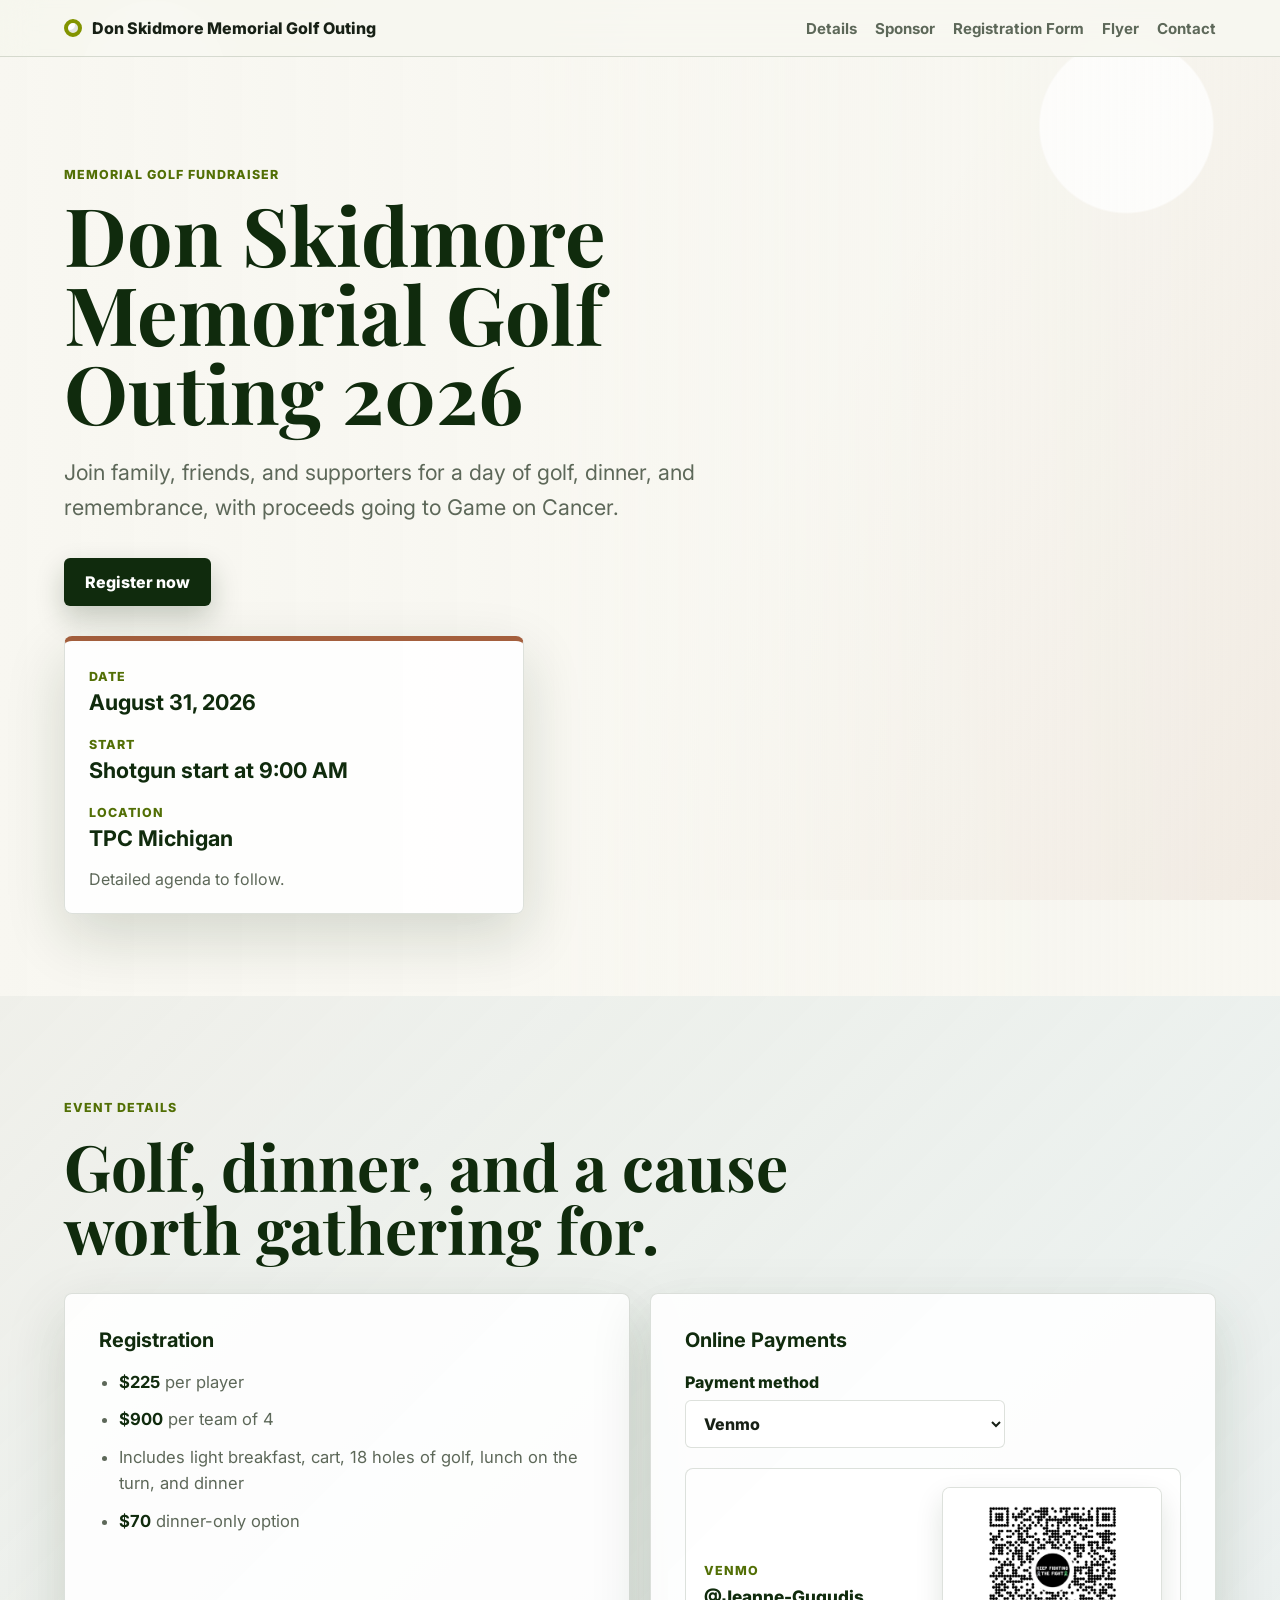
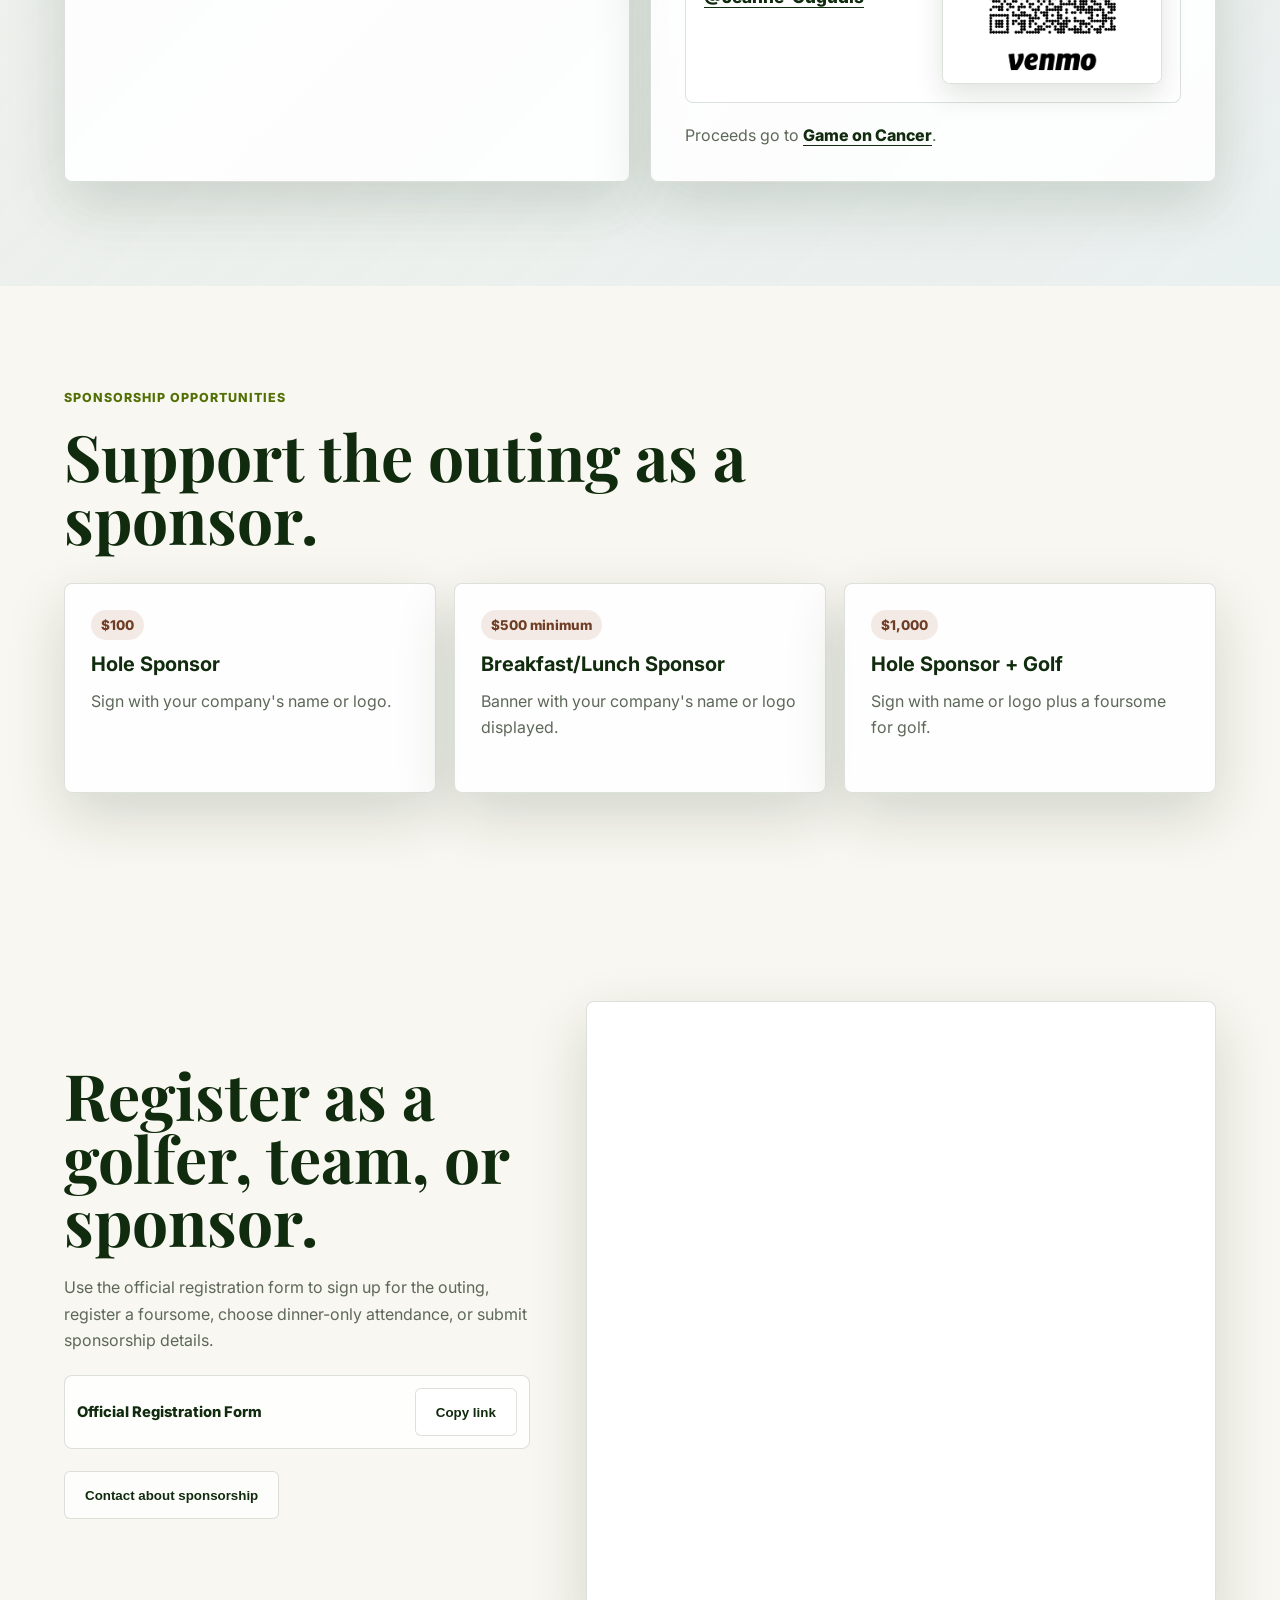
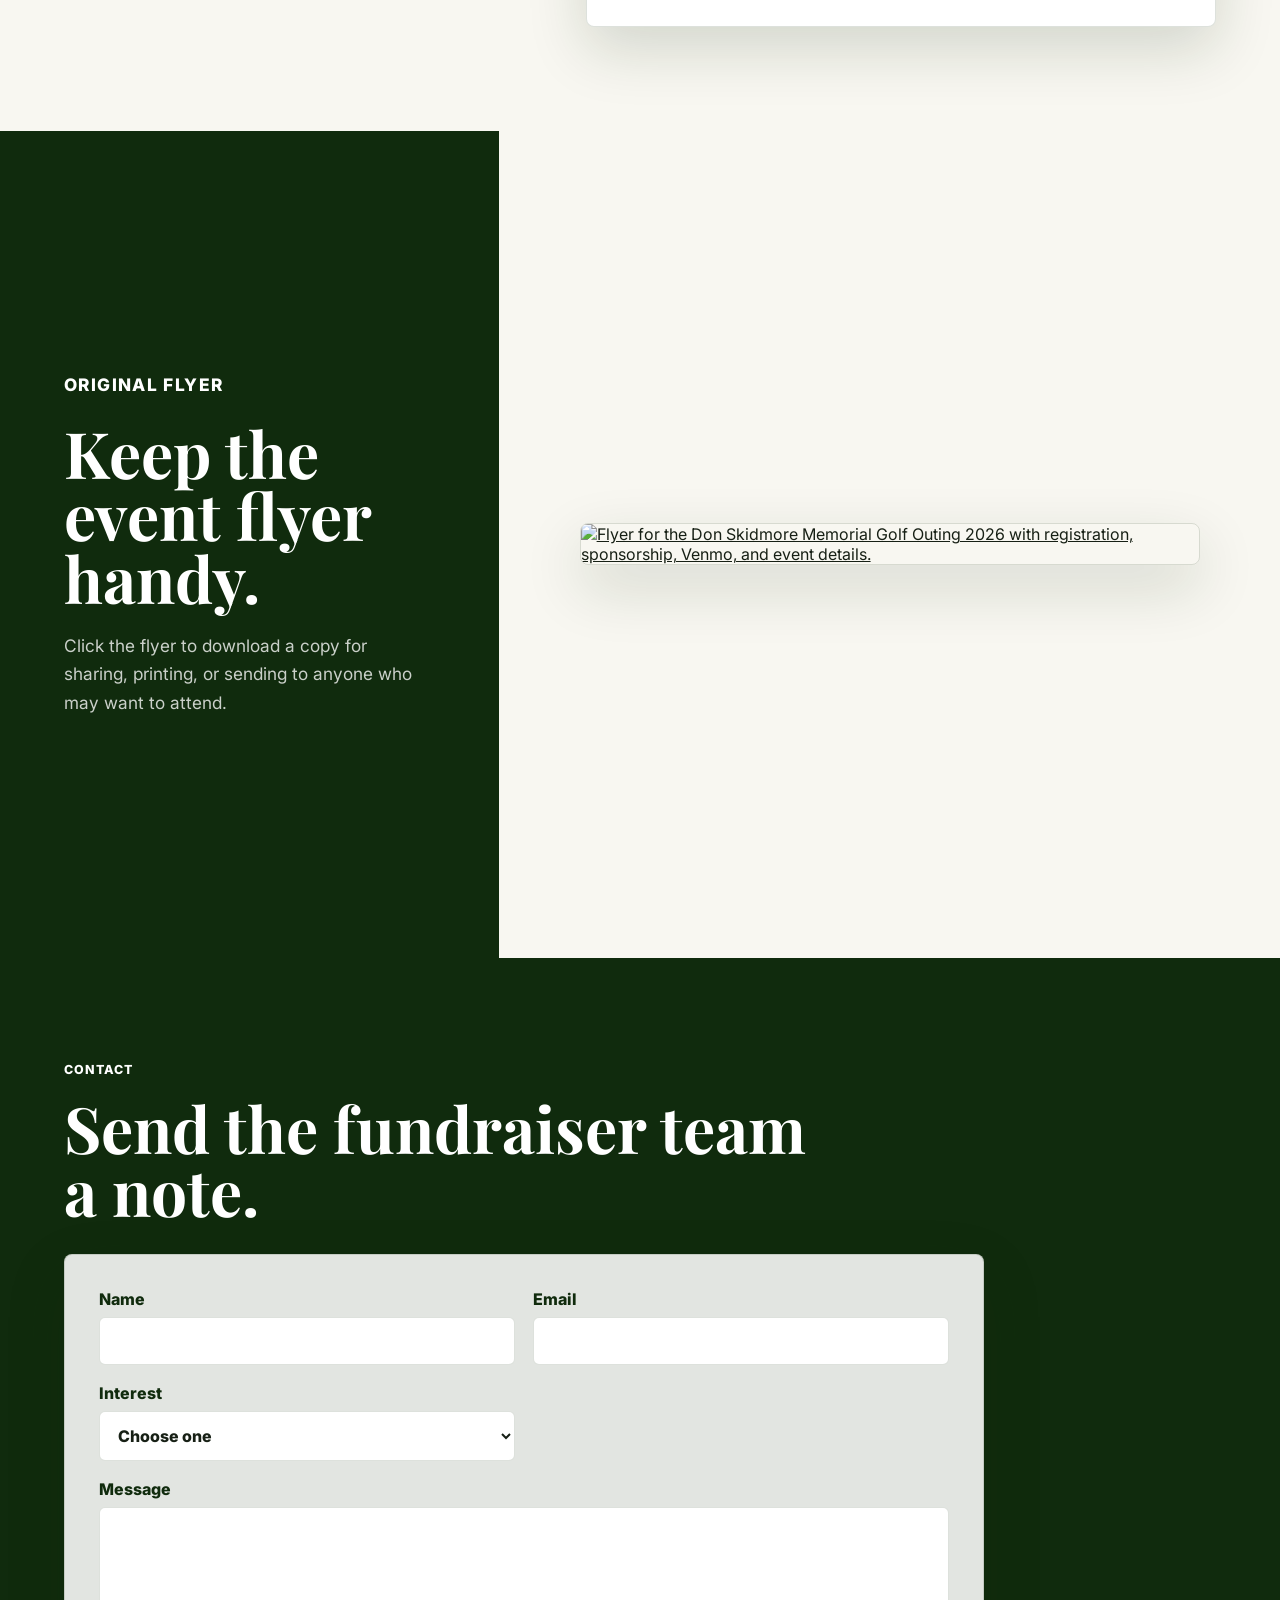
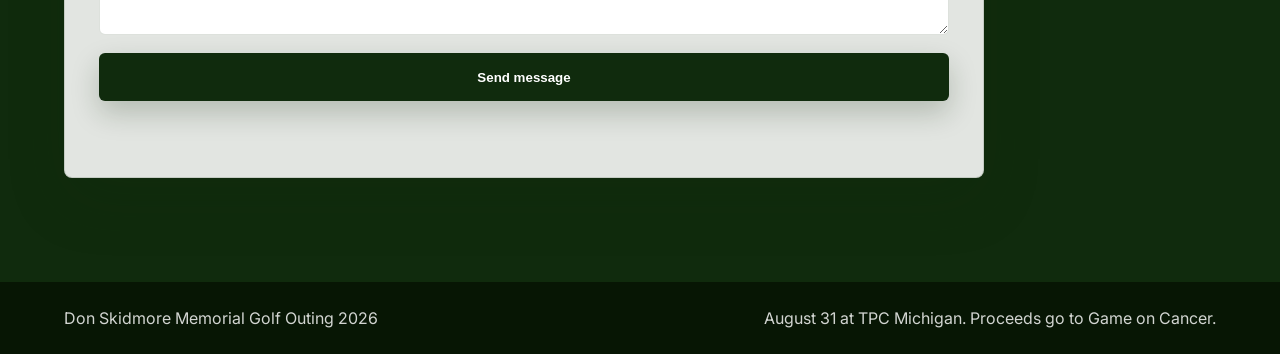
==== commit 96cb981a: "minor site update - cleanup and payment" ====
--- a/index.html
+++ b/index.html
@@ -19,7 +19,7 @@
     <nav class="site-nav" aria-label="Main navigation">
       <a href="#details">Details</a>
       <a href="#sponsor">Sponsor</a>
-      <a href="#interest">Interest Form</a>
+      <a href="#interest">Registration Form</a>
       <a href="#flyer">Flyer</a>
       <a href="#contact">Contact</a>
     </nav>
@@ -34,8 +34,7 @@
           Join family, friends, and supporters for a day of golf, dinner, and remembrance, with proceeds going to Game on Cancer.
         </p>
         <div class="hero-actions" aria-label="Primary actions">
-          <a class="button button-primary js-open-window" href="https://example.com/official-registration-form" target="_blank" rel="noopener" data-placeholder="true">Register now</a>
-          <a class="button button-secondary js-open-window" href="https://docs.google.com/forms/d/e/1FAIpQLSccVm4FfWT28nw3h-6kPOXrn7FxFn-EODT8Z2TMmPt2udVYOaw/viewform" target="_blank" rel="noopener">Join interest list</a>
+          <a class="button button-primary js-open-window" href="https://docs.google.com/forms/d/e/1FAIpQLSccVm4FfWT28nw3h-6kPOXrn7FxFnEODT8Z2TMmPt2udVYOaw/viewform" target="_blank" rel="noopener">Register now</a>
         </div>
         <aside class="event-card" aria-label="Event summary">
           <div>
@@ -70,16 +69,30 @@
             <li><strong>$70</strong> dinner-only option</li>
           </ul>
         </article>
-        <article class="info-panel">
-          <h3>Payment</h3>
-          <ul class="feature-list">
-            <li>Venmo: <a class="text-link" href="https://venmo.com/u/Jeanne-Gugudis" target="_blank" rel="noopener">@Jeanne-Gugudis</a></li>
-            <li>Proceeds go to <a class="text-link" href="https://gameoncancer.com/" target="_blank" rel="noopener">Game on Cancer</a></li>
-          </ul>
-          <div class="qr-placeholder" aria-label="Venmo QR code placeholder">
-            <span>Venmo QR</span>
-            <small>Replace with payment QR code</small>
-          </div>
+        <article class="info-panel payment-panel">
+          <h3>Online Payments</h3>
+          <label class="payment-select-label" for="paymentOption">
+            Payment method
+            <select id="paymentOption" class="payment-select">
+              <option value="venmo">Venmo</option>
+              <option value="square">Square</option>
+            </select>
+          </label>
+          <div class="payment-option is-active" id="venmoPayment" data-payment-panel="venmo">
+            <div class="payment-copy">
+              <span class="event-label">Venmo</span>
+              <a class="text-link payment-link" href="https://venmo.com/u/Jeanne-Gugudis" target="_blank" rel="noopener">@Jeanne-Gugudis</a>
+            </div>
+            <img class="payment-qr" src="assets/venmo-qr-code.png" alt="Venmo QR code for @Jeanne-Gugudis">
+          </div>
+          <div class="payment-option" id="squarePayment" data-payment-panel="square" hidden>
+            <div class="payment-copy">
+              <span class="event-label">Square</span>
+              <a class="text-link payment-link" href="https://square.link/u/8KZVh916" target="_blank" rel="noopener">https://square.link/u/8KZVh916</a>
+            </div>
+            <img class="payment-qr" src="assets/square-qr-code.png" alt="Square payment QR code">
+          </div>
+          <p class="payment-note">Proceeds go to <a class="text-link" href="https://gameoncancer.com/" target="_blank" rel="noopener">Game on Cancer</a>.</p>
         </article>
       </div>
     </section>
@@ -110,13 +123,12 @@
 
     <section class="section section-split" id="interest">
       <div class="interest-copy">
-        <p class="eyebrow">Before official signup</p>
-        <h2>Interested in attending or sponsoring?</h2>
+        <h2>Register as a golfer, team, or sponsor.</h2>
         <p>
-          Use the interest form to share contact information before officially signing up. It helps the fundraiser team follow up with details as the outing gets closer.
+          Use the official registration form to sign up for the outing, register a foursome, choose dinner-only attendance, or submit sponsorship details.
         </p>
         <div class="copy-link-panel">
-          <span id="interestFormLink">https://docs.google.com/forms/d/e/1FAIpQLSccVm4FfWT28nw3h-6kPOXrn7FxFn-EODT8Z2TMmPt2udVYOaw/viewform</span>
+          <a class="text-link" id="interestFormLink" href="https://docs.google.com/forms/d/e/1FAIpQLSccVm4FfWT28nw3h-6kPOXrn7FxFnEODT8Z2TMmPt2udVYOaw/viewform" target="_blank" rel="noopener">Official Registration Form</a>
           <button class="button button-secondary" type="button" id="copyInterestLink">Copy link</button>
         </div>
         <div class="interest-actions">
@@ -124,10 +136,10 @@
         </div>
         <p class="copy-status" id="copyStatus" role="status" aria-live="polite"></p>
       </div>
-      <div class="form-frame" aria-label="Interest form preview">
+      <div class="form-frame" aria-label="Official registration form preview">
         <iframe
-          title="Don Skidmore Memorial Golf Outing interest form"
-          src="https://docs.google.com/forms/d/e/1FAIpQLSccVm4FfWT28nw3h-6kPOXrn7FxFn-EODT8Z2TMmPt2udVYOaw/viewform?embedded=true"
+          title="Don Skidmore Memorial Golf Outing official registration form"
+          src="https://docs.google.com/forms/d/e/1FAIpQLSccVm4FfWT28nw3h-6kPOXrn7FxFnEODT8Z2TMmPt2udVYOaw/viewform?embedded=true"
           loading="lazy">
           Loading...
         </iframe>
--- a/styles.css
+++ b/styles.css
@@ -351,10 +351,10 @@
   background: rgba(255, 255, 255, 0.82);
 }
 
-.copy-link-panel span {
+.copy-link-panel span,
+.copy-link-panel a {
   min-width: 0;
   overflow: hidden;
-  color: var(--muted);
   font-size: 0.92rem;
   text-overflow: ellipsis;
   white-space: nowrap;
@@ -373,31 +373,65 @@
   font-weight: 800;
 }
 
-.qr-placeholder {
-  display: grid;
-  place-items: center;
+.payment-panel {
+  gap: 20px;
+}
+
+.payment-select-label {
+  display: grid;
   gap: 8px;
-  width: min(100%, 230px);
-  aspect-ratio: 1;
-  border: 2px dashed rgba(16, 43, 13, 0.24);
+  color: var(--pine);
+  font-weight: 800;
+}
+
+.payment-select {
+  width: min(100%, 320px);
+  border: 1px solid var(--line);
+  border-radius: 6px;
+  padding: 12px 14px;
+  color: var(--ink);
+  font: inherit;
+  background: var(--white);
+}
+
+.payment-option {
+  display: grid;
+  grid-template-columns: minmax(0, 1fr) minmax(150px, 220px);
+  gap: 20px;
+  align-items: center;
+  padding: 18px;
+  border: 1px solid var(--line);
   border-radius: 8px;
+  background: rgba(255, 255, 255, 0.72);
+}
+
+.payment-option[hidden] {
+  display: none;
+}
+
+.payment-copy {
+  display: grid;
+  gap: 8px;
+  min-width: 0;
+}
+
+.payment-link {
+  overflow-wrap: anywhere;
+  font-size: 1.08rem;
+}
+
+.payment-qr {
+  width: 100%;
+  border: 1px solid var(--line);
+  border-radius: 8px;
+  background: var(--white);
+  box-shadow: 0 12px 28px rgba(16, 43, 13, 0.12);
+}
+
+.payment-note {
+  margin: 0;
   color: var(--muted);
-  background:
-    linear-gradient(90deg, rgba(16, 43, 13, 0.05) 50%, transparent 50%) 0 0 / 22px 22px,
-    linear-gradient(rgba(16, 43, 13, 0.05) 50%, transparent 50%) 0 0 / 22px 22px,
-    rgba(255, 255, 255, 0.72);
-  text-align: center;
-}
-
-.qr-placeholder span {
-  color: var(--pine);
-  font-size: 1.35rem;
-  font-weight: 800;
-}
-
-.qr-placeholder small {
-  max-width: 150px;
-  line-height: 1.35;
+  line-height: 1.55;
 }
 
 .form-frame {
@@ -603,6 +637,14 @@
     grid-template-columns: 1fr;
   }
 
+  .payment-option {
+    grid-template-columns: 1fr;
+  }
+
+  .payment-qr {
+    max-width: 260px;
+  }
+
   .form-frame,
   .form-frame iframe {
     min-height: 560px;
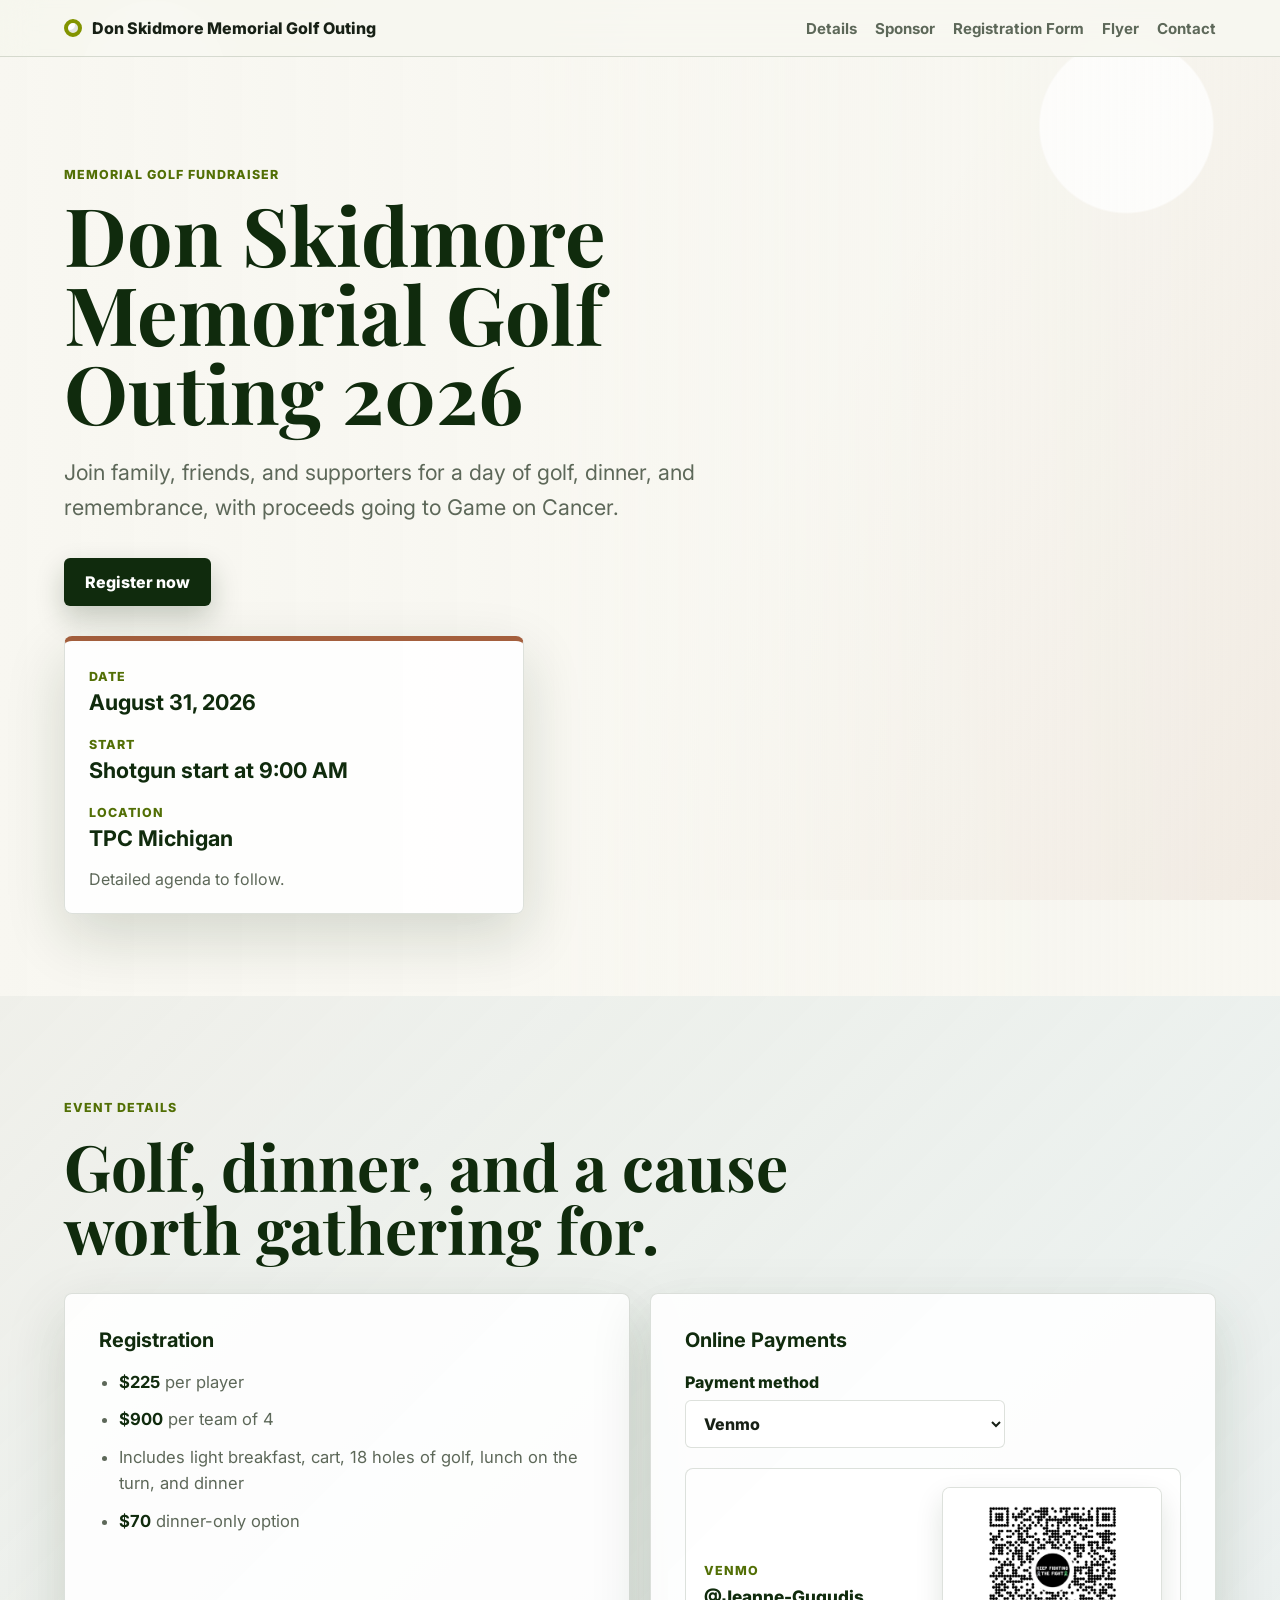
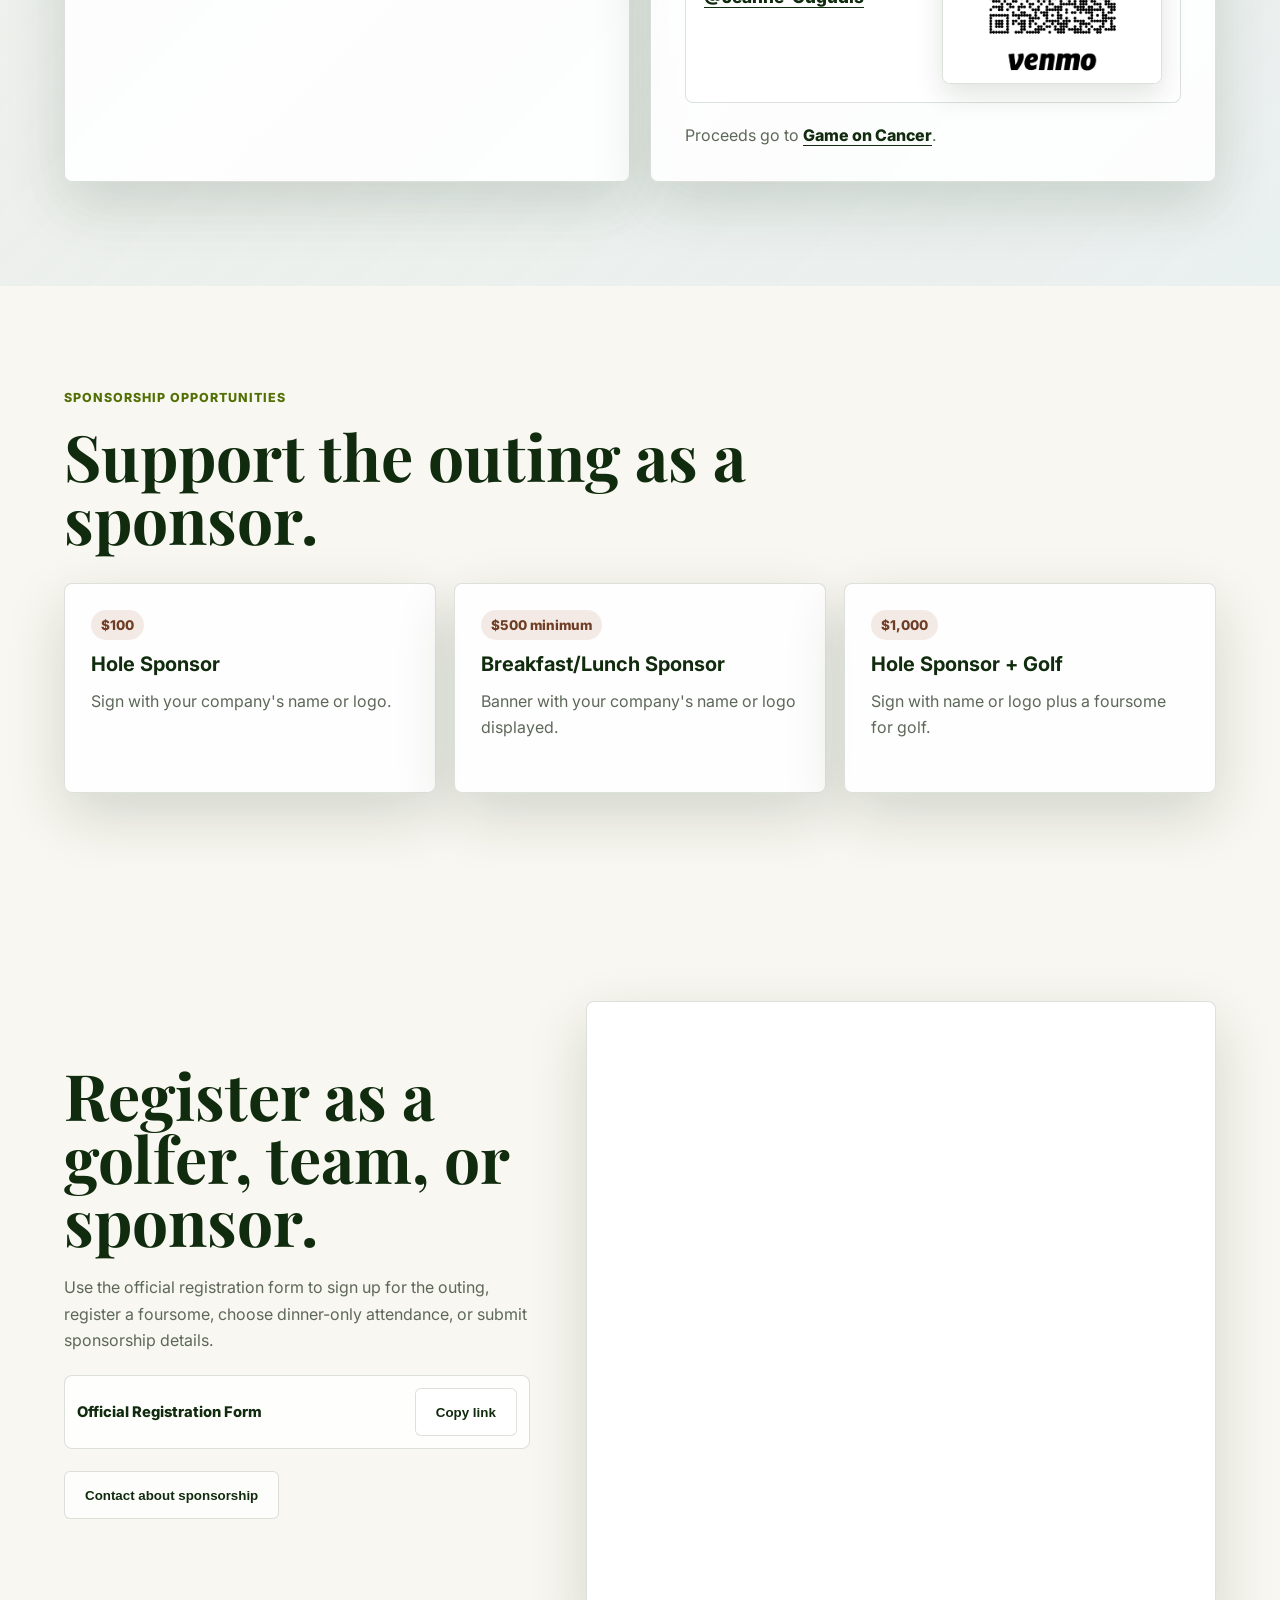
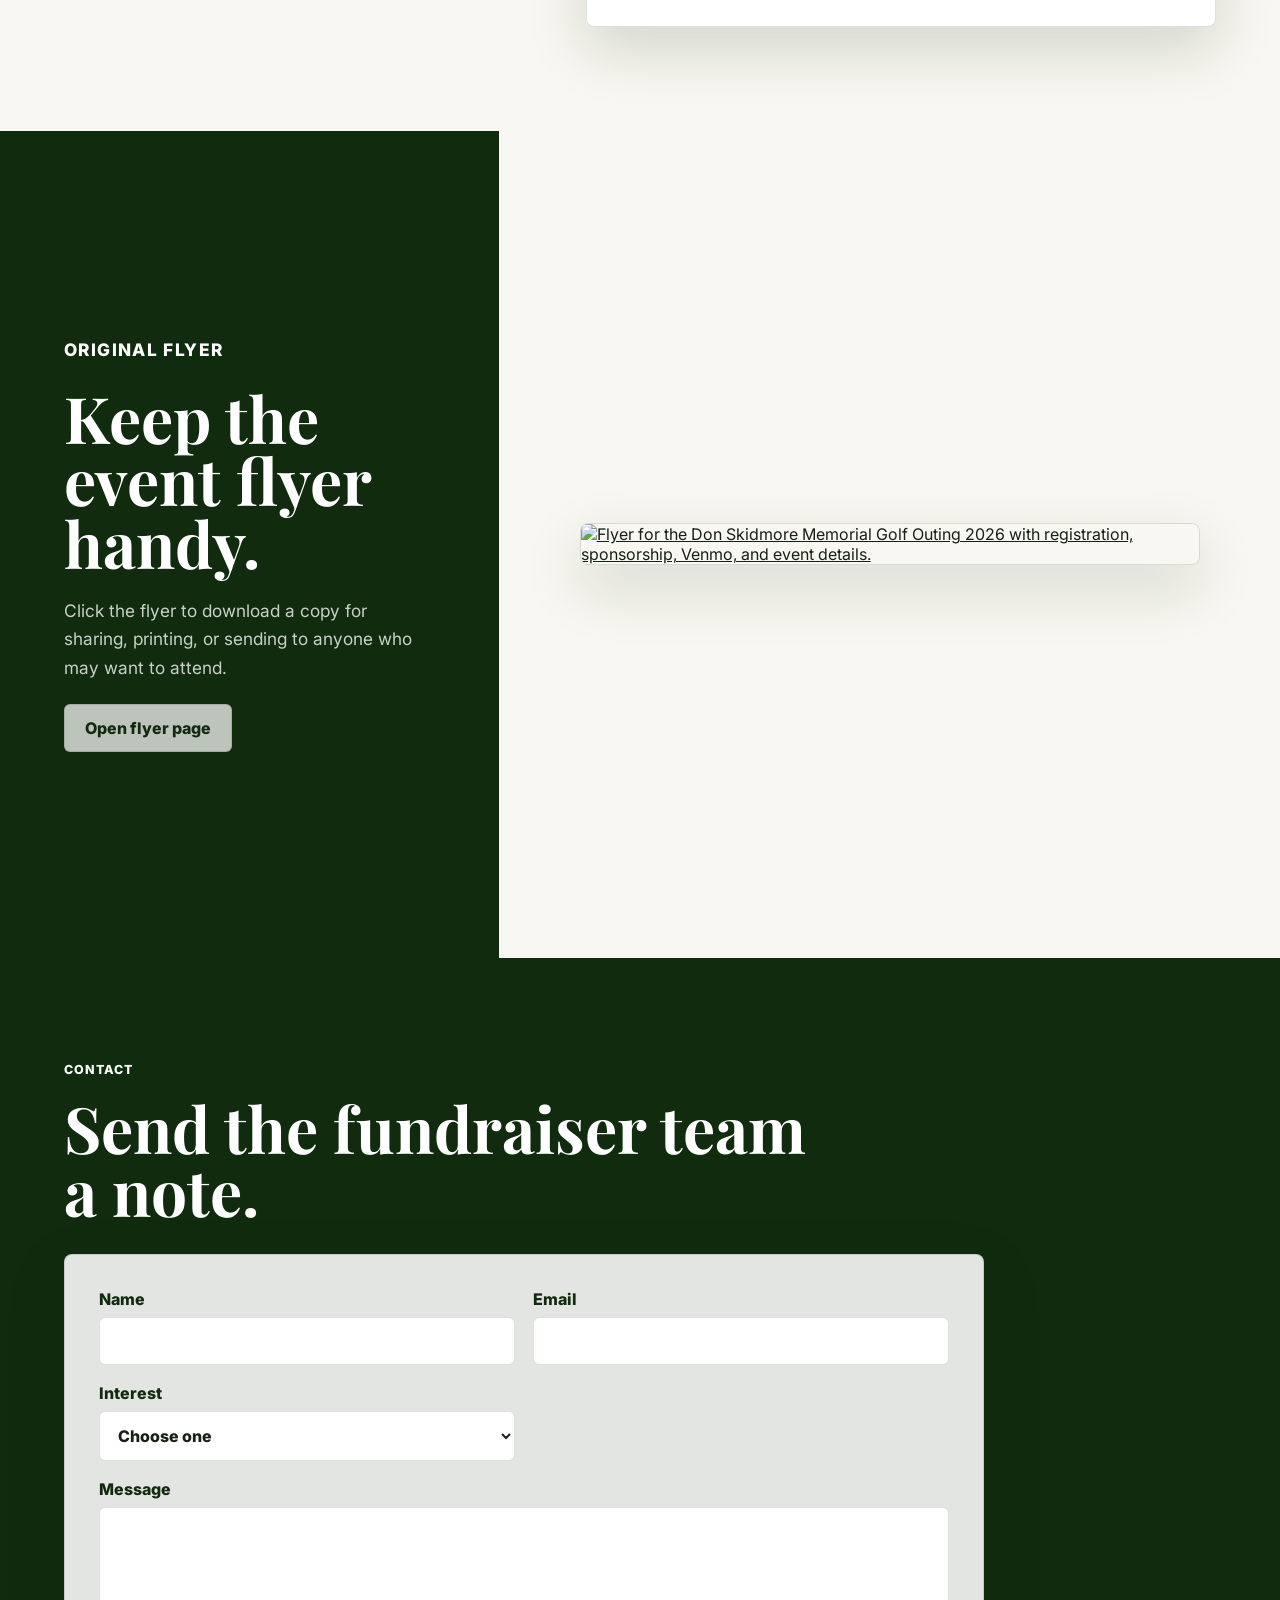
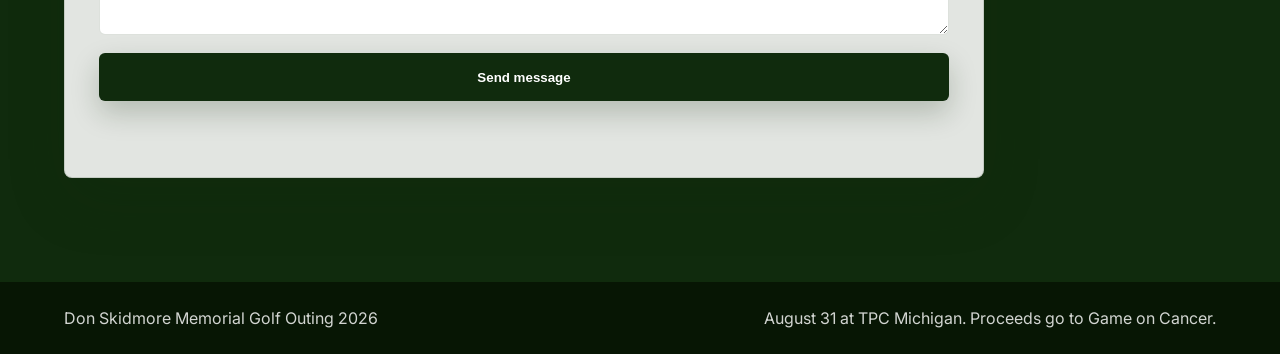
==== commit 037921f2: "Add standalone flyer page" ====
--- a/index.html
+++ b/index.html
@@ -8,7 +8,7 @@
   <link rel="preconnect" href="https://fonts.googleapis.com">
   <link rel="preconnect" href="https://fonts.gstatic.com" crossorigin>
   <link href="https://fonts.googleapis.com/css2?family=Inter:wght@400;500;600;700;800&family=Playfair+Display:wght@600;700&display=swap" rel="stylesheet">
-  <link rel="stylesheet" href="styles.css">
+  <link rel="stylesheet" href="styles.css?v=20260618-flyer-page">
 </head>
 <body>
   <header class="site-header">
@@ -152,6 +152,7 @@
           <p class="eyebrow">Original flyer</p>
           <h2 id="flyer-heading">Keep the event flyer handy.</h2>
           <p>Click the flyer to download a copy for sharing, printing, or sending to anyone who may want to attend.</p>
+          <a class="button button-secondary flyer-page-link" href="flyer.html">Open flyer page</a>
         </div>
         <a class="flyer-download" href="assets/fundraiserFlyer.png" download aria-label="Download the Don Skidmore Memorial Golf Outing flyer">
           <img src="assets/fundraiserFlyer.png" alt="Flyer for the Don Skidmore Memorial Golf Outing 2026 with registration, sponsorship, Venmo, and event details.">
@@ -165,13 +166,15 @@
         <h2>Send the fundraiser team a note.</h2>
       </div>
       <form class="contact-form" id="contactForm">
+        <input class="honeypot-field" type="text" name="website" autocomplete="off" tabindex="-1" aria-hidden="true" style="position:absolute;left:-10000px;width:1px;height:1px;overflow:hidden;opacity:0;pointer-events:none;">
+        <input type="hidden" name="formStartedAt" id="formStartedAt">
         <label>
           Name
           <input type="text" name="name" autocomplete="name" required>
         </label>
         <label>
           Email
-          <input type="email" name="email" autocomplete="email" required>
+          <input type="text" name="email" autocomplete="email" required>
         </label>
         <label>
           Interest
@@ -198,6 +201,6 @@
     <p>August 31 at TPC Michigan. Proceeds go to Game on Cancer.</p>
   </footer>
 
-  <script src="script.js"></script>
+  <script src="script.js?v=20260615-contact-fix"></script>
 </body>
 </html>
--- a/styles.css
+++ b/styles.css
@@ -478,6 +478,10 @@
   font-size: 1.08rem;
 }
 
+.flyer-page-link {
+  width: fit-content;
+}
+
 .flyer-download {
   display: grid;
   place-items: center;
@@ -522,6 +526,16 @@
   gap: 8px;
   color: var(--pine);
   font-weight: 800;
+}
+
+.honeypot-field {
+  position: absolute;
+  left: -10000px;
+  width: 1px;
+  height: 1px;
+  overflow: hidden;
+  opacity: 0;
+  pointer-events: none;
 }
 
 .contact-form input,
@@ -567,6 +581,58 @@
   margin: 0;
 }
 
+.flyer-page {
+  min-height: 100vh;
+  background: var(--pine);
+}
+
+.flyer-page::before {
+  background:
+    radial-gradient(circle at 12% 10%, rgba(255, 255, 255, 0.11) 0 88px, transparent 90px),
+    radial-gradient(circle at 86% 18%, rgba(255, 255, 255, 0.1) 0 112px, transparent 114px),
+    var(--pine);
+}
+
+.standalone-flyer {
+  display: grid;
+  gap: clamp(24px, 4vw, 42px);
+  min-height: 100vh;
+  padding: clamp(18px, 4vw, 48px);
+}
+
+.flyer-page-toolbar {
+  display: flex;
+  align-items: end;
+  justify-content: space-between;
+  gap: 18px;
+  width: min(100%, 960px);
+  margin: 0 auto;
+}
+
+.flyer-page-toolbar .eyebrow,
+.flyer-page-toolbar h1 {
+  color: var(--white);
+}
+
+.flyer-page-toolbar h1 {
+  max-width: 680px;
+  font-size: clamp(2rem, 5vw, 4.6rem);
+}
+
+.standalone-flyer-image {
+  display: block;
+  width: min(100%, 960px);
+  margin: 0 auto;
+}
+
+.standalone-flyer-image img {
+  width: 100%;
+  border: 1px solid rgba(255, 255, 255, 0.2);
+  border-radius: 8px;
+  background: var(--white);
+  box-shadow: 0 24px 70px rgba(0, 0, 0, 0.32);
+}
+
 @media (max-width: 900px) {
   .site-header {
     align-items: flex-start;
@@ -650,4 +716,9 @@
     min-height: 560px;
     height: 560px;
   }
-}
+
+  .flyer-page-toolbar {
+    align-items: start;
+    flex-direction: column;
+  }
+}
